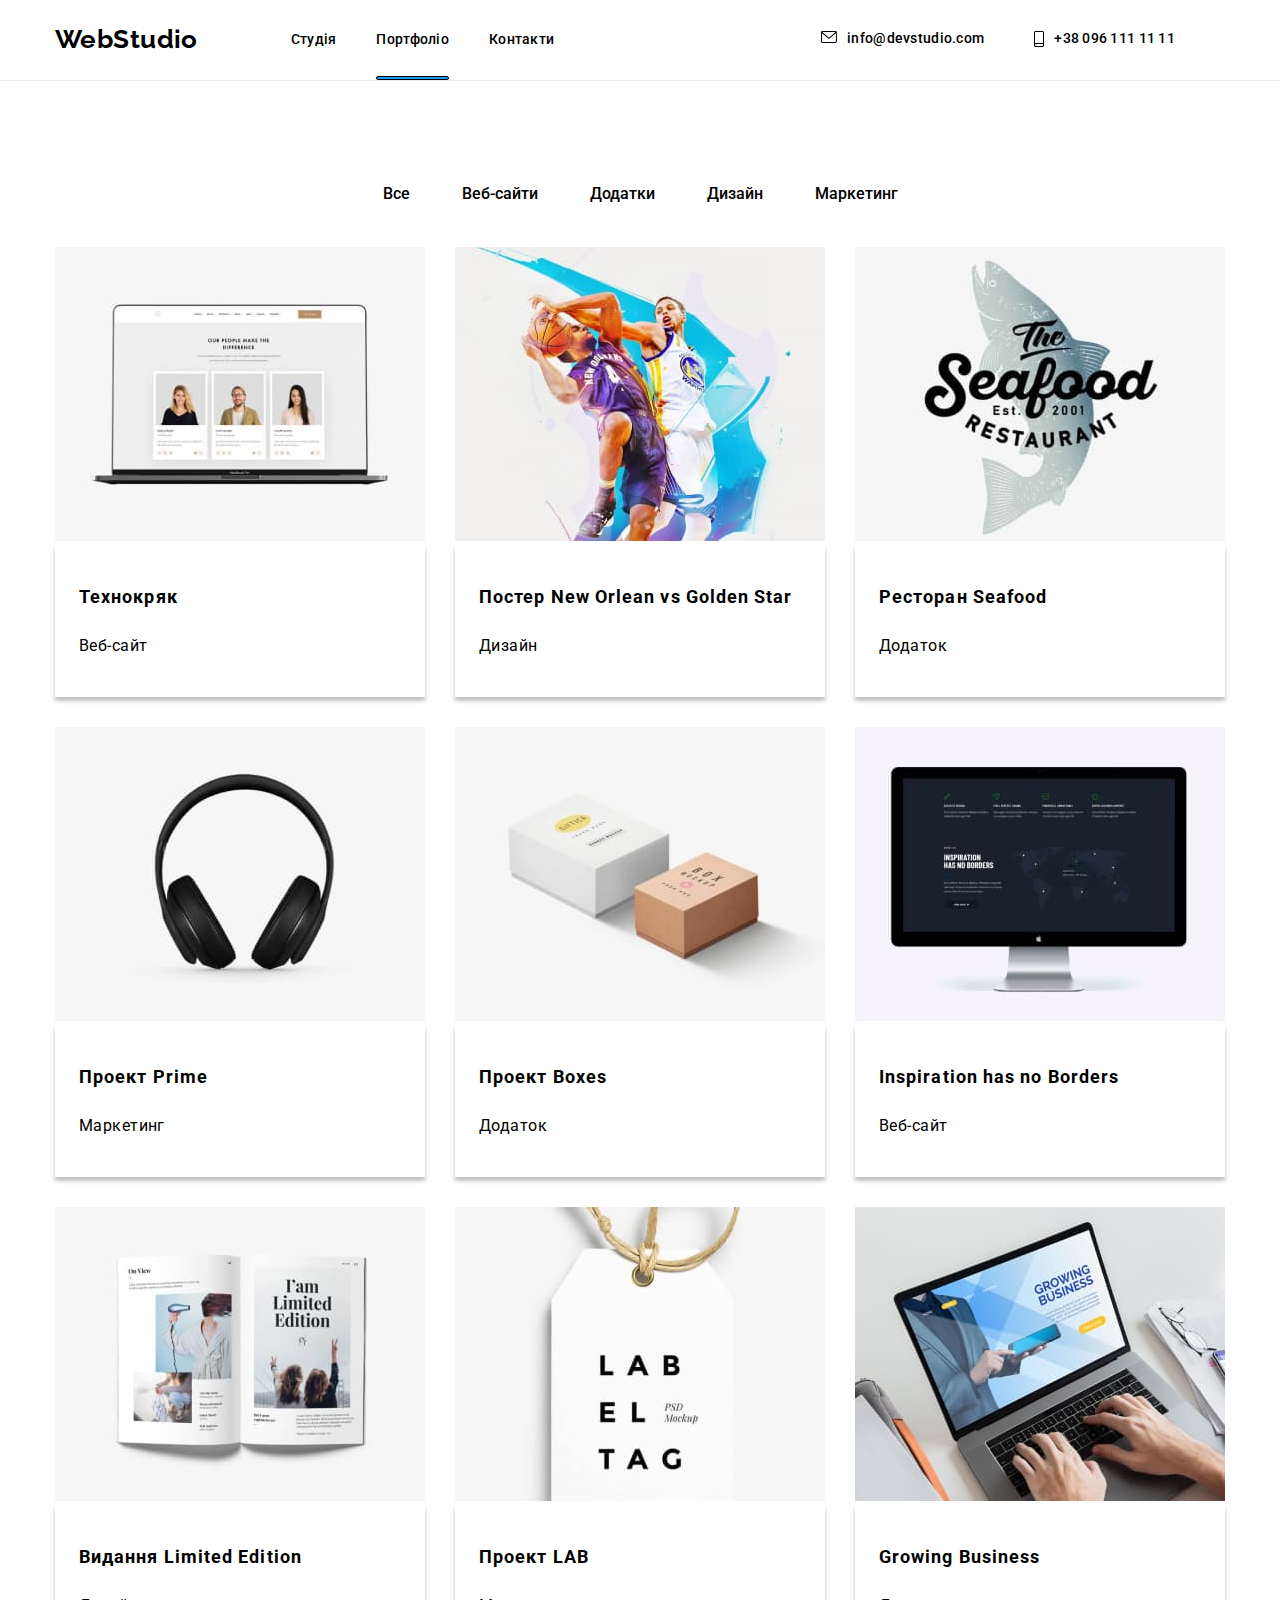
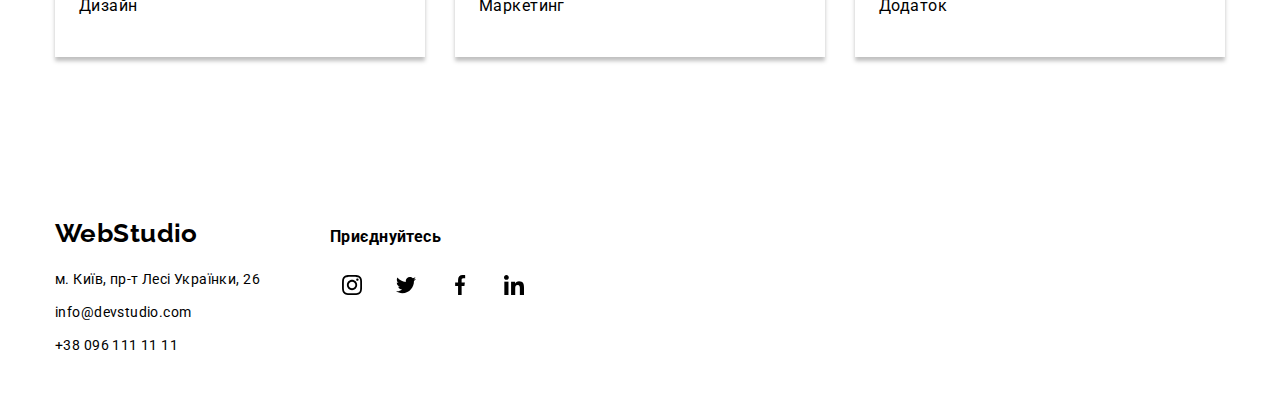
==== portfolio.html @ 2a827b61 "commit-1" ====
<!DOCTYPE html>
<html lang="uk">
  <head>
    <meta charset="UTF-8" />
    <meta http-equiv="X-UA-Compatible" content="IE=edge" />
    <meta name="viewport" content="width=device-width, initial-scale=1.0" />
    <title>Document</title>
    <link rel="preconnect" href="https://fonts.googleapis.com" />
    <link rel="preconnect" href="https://fonts.gstatic.com" crossorigin />
    <link
      href="https://fonts.googleapis.com/css2?family=Raleway:wght@700&family=Roboto:wght@400;500;700;900&display=swap"
      rel="stylesheet"
    />
    <link
      rel="stylesheet"
      href="https://cdnjs.cloudflare.com/ajax/libs/modern-normalize/1.0.0/modern-normalize.min.css"
    />
    <link rel="stylesheet" href="./css/styles.css" />
  </head>

  <body>
    <header class="section header">
      <div class="container header-container">
        <nav class="navigation">
          <a href="index.html" class="logo header link"
            ><span class="logo-accent">Web</span>Studio</a
          >

          <ul class="site-nav list">
            <li class="site-nav-item">
              <a href="index.html" class="link">Студія</a>
            </li>
            <li class="site-nav-item current">
              <a href="./portfolio.html" class="link current">Портфоліо</a>
            </li>
            <li class="site-nav-item"><a href="" class="link">Контакти</a></li>
          </ul>
        </nav>

        <ul class="contact-nav list">
          <li class="contact-nav-item">
            <a class="contact-nav-link link" href="mailto:info@devstudio.com">
              <svg class="contact-nav-icon" width="16" height="12">
                <use href="./images/sprite .svg#icon-envelope"></use></svg
              >info@devstudio.com</a
            >
          </li>
          <li class="contact-nav-item">
            <a class="contact-nav-link link" href="tel:380961111111">
              <svg class="contact-nav-icon" width="10" height="16">
                <use href="./images/sprite .svg#icon-smartphone"></use></svg
              >+38 096 111 11 11</a
            >
          </li>
        </ul>
      </div>
    </header>

    <main>
      <section class="section projects">
        <div class="container">
          <h1 class="visually-hidden">Проекти</h1>
          <ul class="button-list list">
            <li>
              <button type="button" class="button current">Все</button>
            </li>
            <li>
              <button type="button" class="button">Веб-сайти</button>
            </li>
            <li><button type="button" class="button">Додатки</button></li>
            <li><button type="button" class="button">Дизайн</button></li>
            <li><button type="button" class="button">Маркетинг</button></li>
          </ul>
          <ul class="projects-list list">
            <li class="projects-list-item">
              <div class="projects-thumb">
                <img src="./images/img_1.jpg" alt="Ноутбук" width="370" />
                <div class="projects-overlay">
                  <p class="projects-overlay-text">
                    Ресурс пропонує комплексні пропозиції з різним рівнем функціоналу та сервісів.
                    Все це дозволить відвідувачу отримати вичерпні відомості про компанію чи
                    приватну особу.
                  </p>
                </div>
              </div>
              <div class="projects-text-box">
                <h2 class="title">Технокряк</h2>
                <p class="text">Веб-сайт</p>
              </div>
            </li>
            <li class="projects-list-item">
              <div class="projects-thumb">
                <img src="./images/img_2.jpg" alt="Баскетболисты" width="370" />
                <div class="projects-overlay">
                  <p class="projects-overlay-text">
                    Ресурс пропонує комплексні пропозиції з різним рівнем функціоналу та сервісів.
                    Все це дозволить відвідувачу отримати вичерпні відомості про компанію чи
                    приватну особу.
                  </p>
                </div>
              </div>
              <div class="projects-text-box">
                <h2 class="title">Постер New Orlean vs Golden Star</h2>
                <p class="text">Дизайн</p>
              </div>
            </li>
            <li class="projects-list-item">
              <div class="projects-thumb">
                <img src="./images/img_3.jpg" alt="Ресторан" width="370" />
                <div class="projects-overlay">
                  <p class="projects-overlay-text">
                    Ресурс пропонує комплексні пропозиції з різним рівнем функціоналу та сервісів.
                    Все це дозволить відвідувачу отримати вичерпні відомості про компанію чи
                    приватну особу.
                  </p>
                </div>
              </div>
              <div class="projects-text-box">
                <h2 class="title">Ресторан Seafood</h2>
                <p class="text">Додаток</p>
              </div>
            </li>
            <li class="projects-list-item">
              <div class="projects-thumb">
                <img src="images/img_4.jpg" alt="Наушники" width="370" />
                <div class="projects-overlay">
                  <p class="projects-overlay-text">
                    Ресурс пропонує комплексні пропозиції з різним рівнем функціоналу та сервісів.
                    Все це дозволить відвідувачу отримати вичерпні відомості про компанію чи
                    приватну особу.
                  </p>
                </div>
              </div>

              <div class="projects-text-box">
                <h2 class="title">Проект Prime</h2>
                <p class="text">Маркетинг</p>
              </div>
            </li>
            <li class="projects-list-item">
              <div class="projects-thumb">
                <img src="images/img_5.jpg" alt="Коробочки" width="370" />
                <div class="projects-overlay">
                  <p class="projects-overlay-text">
                    Ресурс пропонує комплексні пропозиції з різним рівнем функціоналу та сервісів.
                    Все це дозволить відвідувачу отримати вичерпні відомості про компанію чи
                    приватну особу.
                  </p>
                </div>
              </div>

              <div class="projects-text-box">
                <h2 class="title">Проект Boxes</h2>
                <p class="text">Додаток</p>
              </div>
            </li>
            <li class="projects-list-item">
              <div class="projects-thumb">
                <img src="images/img_6.jpg" alt="Монитор" width="370" />
                <div class="projects-overlay">
                  <p class="projects-overlay-text">
                    Ресурс пропонує комплексні пропозиції з різним рівнем функціоналу та сервісів.
                    Все це дозволить відвідувачу отримати вичерпні відомості про компанію чи
                    приватну особу.
                  </p>
                </div>
              </div>

              <div class="projects-text-box">
                <h2 class="title">Inspiration has no Borders</h2>
                <p class="text">Веб-сайт</p>
              </div>
            </li>
            <li class="projects-list-item">
              <div class="projects-thumb">
                <img src="images/img_7.jpg" alt="Журнал" width="370" />
                <div class="projects-overlay">
                  <p class="projects-overlay-text">
                    Ресурс пропонує комплексні пропозиції з різним рівнем функціоналу та сервісів.
                    Все це дозволить відвідувачу отримати вичерпні відомості про компанію чи
                    приватну особу.
                  </p>
                </div>
              </div>

              <div class="projects-text-box">
                <h2 class="title">Видання Limited Edition</h2>
                <p class="text">Дизайн</p>
              </div>
            </li>
            <li class="projects-list-item">
              <div class="projects-thumb">
                <img src="images/img_8.jpg" alt="Подвеска" width="370" />
                <div class="projects-overlay">
                  <p class="projects-overlay-text">
                    Ресурс пропонує комплексні пропозиції з різним рівнем функціоналу та сервісів.
                    Все це дозволить відвідувачу отримати вичерпні відомості про компанію чи
                    приватну особу.
                  </p>
                </div>
              </div>

              <div class="projects-text-box">
                <h2 class="title">Проект LAB</h2>
                <p class="text">Маркетинг</p>
              </div>
            </li>
            <li class="projects-list-item">
              <div class="projects-thumb">
                <img src="images/img_9.jpg" alt="Рабочий стол" width="370" />
                <div class="projects-overlay">
                  <p class="projects-overlay-text">
                    Ресурс пропонує комплексні пропозиції з різним рівнем функціоналу та сервісів.
                    Все це дозволить відвідувачу отримати вичерпні відомості про компанію чи
                    приватну особу.
                  </p>
                </div>
              </div>
              <div class="projects-text-box">
                <h2 class="title">Growing Business</h2>
                <p class="text">Додаток</p>
              </div>
            </li>
          </ul>
        </div>
      </section>
    </main>

    <footer class="section footer">
      <div class="container footer">
        <div class="footer-adress-wrapper">
          <a href="./index.html" class="logo footer link"
            ><span class="logo-accent">Web</span>Studio</a
          >

          <address class="adress">
            <ul class="adress-list list">
              <li class="adress-point-item">
                <a
                  href="https://bit.ly/3pXMvUd"
                  class="adress-point link"
                  target="_blank"
                  rel="noopener noreferrer"
                  >м. Київ, пр-т Лесі Українки, 26</a
                >
              </li>
              <li class="adress-mail-item">
                <a href="mailto:info@devstudio.com" class="adress-link link">info@devstudio.com</a>
              </li>
              <li class="adress-tel-item">
                <a href="tel:380961111111" class="adress-link link">+38 096 111 11 11</a>
              </li>
            </ul>
          </address>
        </div>
        <div class="footer-adress-wrapper">
          <h3 class="footer-social-title">Приєднуйтесь</h3>
          <ul class="footer-social-list list">
            <li class="social-list-item">
              <a href="" class="social-list-link footer">
                <svg class="social-list-icon footer">
                  <use href="./images/sprite .svg#icon-instagram"></use>
                </svg>
              </a>
            </li>
            <li class="social-list-item">
              <a href="" class="social-list-link footer">
                <svg class="social-list-icon footer">
                  <use href="./images/sprite .svg#icon-twitter"></use>
                </svg>
              </a>
            </li>
            <li class="social-list-item">
              <a href="" class="social-list-link footer">
                <svg class="social-list-icon footer">
                  <use href="./images/sprite .svg#icon-facebook"></use>
                </svg>
              </a>
            </li>
            <li class="social-list-item">
              <a href="" class="social-list-link footer">
                <svg class="social-list-icon footer">
                  <use href="./images/sprite .svg#icon-linkedin"></use>
                </svg>
              </a>
            </li>
          </ul>
        </div>
      </div>
    </footer>
  </body>
</html>
---- css/styles.css ----
/* =============Components============= */

body {
  color: var(--primary-text-color);
  background-color: var(--primary-white-color);
  font-family: Roboto, sans-serif;
  font-size: 14px;
  letter-spacing: 0.03em;
}

.container {
  width: 1200px;
  margin-left: auto;
  margin-right: auto;
  padding-left: 15px;
  padding-right: 15px;
}

.visually-hidden,
.agreement-checkbox {
  position: absolute;
  width: 1px;
  height: 1px;
  margin: -1px;
  border: 0;
  padding: 0;
  white-space: nowrap;
  clip-path: inset(100%);
  clip: rect(0 0 0 0);
  overflow: hidden;
}

.features,
.activity,
.projects {
  background-color: var(--primary-white-color);
}

.list {
  padding: 0;
  margin: 0;
  list-style: none;
}

.link {
  text-decoration: none;
}

/* =============/Components============= */

/*=============Header============= */
.section.header {
  border-bottom: 1px solid #ececec;
}

.header-container {
  padding-top: 24px;
  padding-bottom: 25px;

  display: flex;
  align-items: center;
  justify-content: space-between;
}

.navigation {
  display: flex;
  align-items: center;
}

.site-nav {
  display: flex;
}

.site-nav-item:not(:last-child) {
  margin-right: 40px;
}

.contact-nav {
  display: flex;
}

.contact-nav-link {
  margin-right: 50px;
}

.logo {
  font-family: Raleway, sans-serif;
  font-weight: 700;
  font-size: 26px;
  line-height: 1.19;
}

.logo.header {
  color: var(--secondary-black-color);
  margin-right: 93px;
}

.logo-accent {
  color: var(--accent-color);
}

.site-nav .link,
.contact-nav .link {
  color: var(--title-text-color);

  font-weight: 500;
  line-height: 1.14;
  letter-spacing: 0.02em;
}

.site-nav .link:hover,
.site-nav .link:focus,
.site-nav .link.current,
.contact-nav .link:hover,
.contact-nav .link:focus {
  color: var(--accent-color);
  transition: color var(--timing-function);
}

.contact-nav .link {
  color: var(--primary-text-color);
}

.contact-nav-link {
  display: flex;
  justify-content: center;
  text-align: center;
}

.contact-nav-icon {
  fill: var(--primary-text-color);

  margin-right: 10px;
}

.contact-nav-link:hover .contact-nav-icon {
  fill: var(--accent-color);
}

.site-nav-item {
  position: relative;
}

/* .site-nav-item.current {
}

.site-nav-item::after {
  content: '';

  position: absolute;
  left: 0;
  bottom: 0;

  display: block;
  width: 100%;
  height: 4px;
  border-radius: 2px;
  background-color: #2196f3; */

/* В головній навігації, за допомогою псевдоелемента ::after, зроблено підкреслення посилання поточної сторінки (на якій зараз знаходиться користувач). */

/*=============/Header============= */

/* =============Hero============= */

.hero {
  padding-bottom: 200px;
  padding-top: 200px;
  text-align: center;
  max-width: 1600px;
  margin: 0 auto;

  background-color: #c4c4c4;
  background-image: linear-gradient(rgba(47, 48, 58, 0.4), rgba(47, 48, 58, 0.4)),
    url('../images/hero/hero.jpg');
}

.hero-title {
  margin: 0 auto;
  margin-bottom: 30px;
  color: var(--primary-white-color);
  width: 700px;

  font-weight: 900;
  font-size: 44px;
  line-height: 1.36;
  text-align: center;
  letter-spacing: 0.06em;
  text-transform: uppercase;
}

/* =============/Hero============= */

/* =============Features============= */

.section.features {
  padding-top: 94px;
  padding-bottom: 94px;
}

.features-title {
  margin-bottom: 10px;
  color: var(--title-text-color);

  font-size: 14px;
  line-height: 1.14;
  text-transform: uppercase;
}

.features-text {
  line-height: 1.7;
}

.features-list {
  display: flex;
  justify-content: space-between;
  column-gap: 30px;
}

.features-item {
  display: flex;
  flex-direction: column;

  border-radius: 4px;
}

.features-wrapper {
  display: flex;
  width: 270px;
  height: 120px;
  background-color: #f5f4fa;
  justify-content: center;
  align-items: center;
  column-gap: 30px;
  margin-bottom: 30px;
}

.features-icon {
  width: 70px;
  height: 70px;
}

/* =============/Features============= */

/* =============Activity============= */

.section.activity {
  padding-bottom: 94px;
}

.activity-title,
.team-title {
  color: var(--title-text-color);

  font-size: 36px;
  line-height: 1.16;
  text-align: center;
}

.activity-title {
  margin-bottom: 50px;
}

.activity-list {
  width: calc((100% - 60px) / 3);
  display: flex;
  column-gap: 30px;
}

.activity-item {
  position: relative;
}

.activity-subtitle {
  position: absolute;
  bottom: 0;

  font-size: 14px;
  line-height: 1.14;
  text-align: center;
  text-transform: uppercase;

  color: #ffffff;
  background-color: rgba(47, 48, 58, 0.8);
  border: 1px solid #000000;
  text-shadow: 0px 4px 4px rgba(0, 0, 0, 0.25);
  box-shadow: 0px 4px 4px rgba(0, 0, 0, 0.25);

  padding: 27px 0;
  width: 100%;
}

/* =============/Activity============= */

/* =============Team============= */

.section.team {
  padding-bottom: 94px;
  padding-top: 94px;
}

.team {
  background-color: var(--primary-grey-color);
}

.team-title {
  margin-bottom: 50px;
}

.team-list {
  width: calc((100%-90px) / 4);
  display: flex;
  gap: 30px;
}

.team-item {
  border-radius: 0px 0px 4px 4px;
  box-shadow: 0px 1px 3px rgba(0, 0, 0, 0.12), 0px 1px 1px rgba(0, 0, 0, 0.14),
    0px 2px 1px rgba(0, 0, 0, 0.2);
}

.team-subtitle {
  margin-bottom: 10px;

  color: var(--title-text-color);

  font-weight: 500;
  font-size: 16px;
  line-height: 1.18;
  text-align: center;
}

.team-list .text {
  font-size: 16px;
  line-height: 1.18;
  text-align: center;

  margin-bottom: 16px;
}

.team-description {
  padding: 30px 10px;
  background-color: var(--primary-white-color);
}

.social-list {
  display: flex;
  justify-content: center;
  column-gap: 10px;
}

.social-list-link {
  display: flex;
  justify-content: center;
  align-items: center;
  width: 44px;
  height: 44px;
  border-radius: 50%;

  background-color: var(--primary-white-color);
}

.social-list-link:hover,
.social-list-link:focus {
  background-color: var(--accent-color);
  transition: background-color var(--timing-function);
}

.social-list-icon {
  width: 20px;
  height: 20px;
  fill: #afb1b8;
}

.social-list-link:hover .social-list-icon,
.social-list-link:focus .social-list-icon {
  fill: var(--primary-white-color);
}

/* =============/Team============= */

/* =============Clients============= */

.clients {
  padding-bottom: 47px;
  padding-top: 47px;
}

.clients-title {
  font-style: normal;
  font-weight: 700;
  font-size: 36px;
  line-height: 1.16;
  text-align: center;
  color: var(--title-text-color);

  margin-bottom: 50px;
}

.clients-list {
  display: flex;
  justify-content: space-between;
  align-items: center;
}

.clients-item {
  width: 170px;
  height: 92px;
}

.clients-item-link {
  display: flex;
  justify-content: center;
  align-items: center;
  border: 1px solid #afb1b8;
  border-radius: 4px;
  width: 100%;
  height: 100%;
  color: #afb1b8;
}

.clients-icon {
  display: block;
  fill: currentColor;
}

.clients-item-link:focus,
.clients-item-link:hover {
  border-color: var(--accent-color);
  border-radius: 4px;
  outline: transparent;
}

.clients-item-link:focus .clients-icon,
.clients-item-link:hover .clients-icon {
  fill: var(--accent-color);
}

/* =============/Clients============= */

/* =============Footer=============*/

.section.footer {
  padding: 60px 0;
  background-color: var(--primary-black-color);
}

.container.footer {
  display: flex;
  align-items: baseline;
}

.footer-adress-wrapper {
  margin-right: 70px;
}

.footer-title {
  max-width: 207px;
  font-size: 14px;
  color: var(--primary-white-color);
  font-weight: 700;
  line-height: 1.14;
  text-transform: uppercase;

  margin-bottom: 20px;
}

.footer-social-list {
  display: flex;
  justify-content: center;
  column-gap: 10px;
}

.social-list-icon.footer {
  fill: var(--primary-white-color);
}

.social-list-link.footer {
  background-color: rgba(255, 255, 255, 0.1);
}

.social-list-link:hover,
.social-list-link:focus {
  background-color: var(--accent-color);
  transition: background-color var(--timing-function);
}

.logo.footer {
  color: var(--primary-white-color);
}

.adress {
  margin-top: 20px;
  font-style: normal;
}

.adress-point-item {
  margin-bottom: 9px;
}

.adress-mail-item {
  margin-bottom: 9px;
}

.adress-point {
  color: var(--primary-white-color);

  line-height: 1.71;
}

.adress .adress-link {
  color: var(--adress-color);

  font-style: normal;
  line-height: 1.71;
}

.adress-link:hover,
.adress-link:focus {
  color: var(--accent-color);
  transition: color var(--timing-function);
}

.site-nav .link:hover,
.site-nav .link:focus {
  color: var(--accent-color);
  transition: color var(--timing-function);
}

.site-nav .link.current {
  color: var(--accent-color);
  transition: color var(--timing-function);

  position: relative;
}

.site-nav .link.current::after {
  content: '';

  position: absolute;
  left: 0;
  bottom: -33px;

  display: block;
  width: 100%;
  height: 4px;
  border-radius: 2px;
  background-color: #2196f3;
  border: 1px solid #000000;
}

.contact-nav .link:hover,
.contact-nav .link:focus {
  color: var(--accent-color);
  transition: color var(--timing-function);
}

.footer-subscribe-wrapper {
  position: relative;
}

.footer-subcribe-input {
  padding-top: 10px;
  padding-bottom: 10px;
  padding-left: 16px;
  margin-right: 12px;

  border: 1px solid rgba(255, 255, 255, 0.3);
  border-radius: 4px;
  box-shadow: 0px 4px 4px 0px #00000026;
  background-color: #2f303a;
  width: 358px;
  height: 50px;

  transition: border-color var(--timing-function);
}
.footer-subcribe-input::placeholder {
  font-size: 16px;
  line-height: 1.25;
}

.footer-subcribe-input:focus {
  outline: transparent;
  border-color: var(--accent-color);
}

.footer-subcribe-icon {
  padding-left: 10px;
  position: absolute;
  top: 50%;
  right: 28px;
  transform: translateY(-50%);
}

button.primary.footer {
  padding-top: 10px;
  padding-bottom: 10px;
  padding-left: 28px;
  padding-right: 62px;
  width: 200px;
  height: 50px;
}

/* =============/Footer============= */

/*=============Buttons============= */

.button {
  padding: 6px 22px;
  min-width: 81px;
  min-height: 26px;
  border-radius: 4px;
  border: none;

  color: var(--title-text-color);
  background-color: var(--primary-grey-color);

  font-family: inherit;
  font-weight: 500;
  font-size: 16px;
  line-height: 1.62;
  text-align: center;

  cursor: pointer;
}

.button.primary {
  padding: 10px 32px;
  min-width: 152px;
  min-height: 30px;

  color: var(--primary-white-color);
  background-color: var(--accent-color);

  font-weight: 700;
  font-size: 16px;
  line-height: 1.88;
  align-items: center;
  text-align: center;
  letter-spacing: 0.06em;

  cursor: pointer;
}

.button.current {
  min-width: 29px;
  min-height: 26px;
  color: var(--primary-white-color);
  background-color: var(--accent-color);
}

.button-list .button:hover,
.button-list .button:focus {
  color: var(--primary-white-color);
  background-color: var(--accent-color);
  transition: background-color var(--timing-function);
  transition: color var(--timing-function);
}

.button.current:hover,
.button.current:focus {
  color: var(--primary-white-color);
  background-color: var(--accent-color);
  transition: background-color var(--timing-function);
  transition: color var(--timing-function);
}

/*=============/Buttons============= */

/* =============Portfolio============= */

.section.projects {
  padding-bottom: 94px;
  padding-top: 94px;
}

.button-list {
  display: flex;
  justify-content: center;
  column-gap: 8px;

  padding-bottom: 34px;
}

.projects-list {
  display: flex;
  flex-wrap: wrap;
  gap: 30px;
}

.projects-list-item:hover {
  box-shadow: 0px 4px 4px rgba(0, 0, 0, 0.25);
}

.projects-overlay-text {
  justify-content: center;
  text-align: center;
  font-size: 18px;
  line-height: 1.5;
  color: var(--primary-white-color);
}

.projects-thumb {
  position: relative;
  overflow: hidden;
}

.projects-overlay {
  position: absolute;
  top: 0;
  bottom: 0;
  left: 0;
  background-color: rgba(33, 150, 243, 0.9);
  padding: 63px 24px;
  opacity: 0;

  transform: translateY(100%);
  transition: transform var(--timing-function);
}

.projects-list-item:hover .projects-overlay {
  transform: translateY(0%);
  opacity: 1;
}

.projects .projects-list .title {
  color: var(--title-text-color);

  font-size: 18px;
  line-height: 2;
  letter-spacing: 0.06em;
}

.projects-list .text {
  font-size: 16px;
  line-height: 1.88;
}

.projects-text-box {
  border-left: 1px solid var(--border-content-color);
  border-right: 1px solid var(--border-content-color);
  border-bottom: 1px solid var(--border-content-color);
  box-shadow: 0px 4px 4px rgba(0, 0, 0, 0.25);

  padding: 20px 24px;
}

/* =============/Portfolio============ */

/* =============Modal Window============ */

.backdrop {
  position: fixed;
  top: 0;
  bottom: 0;
  z-index: 100;
  width: 100%;
  height: 100%;
  background-color: rgba(0, 0, 0, 0.2);
  transition: opacity 500ms linear, visibility 500ms linear;
}

.backdrop.is-hidden {
  opacity: 0;
  visibility: hidden;
  pointer-events: none;
}

.modal {
  position: absolute;
  top: 50%;
  left: 50%;
  width: 528px;
  height: 581px;
  padding: 40px;

  transform: translate(-50%, -50%);
  background-color: var(--primary-white-color);
  box-shadow: 0px 1px 3px rgba(0, 0, 0, 0.12), 0px 1px 1px rgba(0, 0, 0, 0.14),
    0px 2px 1px rgba(0, 0, 0, 0.2);
  border-radius: 4px;
  border: 1px solid rgba(0, 0, 0, 0.1);
}

.modal-close-btn {
  position: absolute;
  top: 8px;
  right: 8px;
  display: flex;
  justify-content: center;
  align-items: center;
  background-color: #ffffff;
  width: 30px;
  height: 30px;
  border-radius: 50%;
  border: 1px solid rgba(0, 0, 0, 0.1);
  padding: 0;
}

.modal-close-btn-icon {
  vertical-align: middle;
}

.modal-close-btn:hover,
.modal-close-btn:focus {
  fill: var(--accent-color);
}

.modal-title {
  font-size: 20px;
  line-height: calc(23 / 20);
  text-align: center;
  color: var(--title-text-color);
}

.modal-form {
  margin: 12px 0 0;
}

.modal-form-item {
  margin: 10px 0 0;
}

.modal-form-item:first-child {
  margin-top: 0;
}

.modal-form-label {
  position: relative;
  display: block;
  font-size: 12px;
  line-height: calc(14 / 12);
  letter-spacing: 0.01em;
  color: var(--primary-text-color);
}

.modal-form-field-icon {
  position: absolute;
  top: 50%;
  left: 12px;
  transition: fill 250ms cubic-bezier(0.4, 0, 0.2, 1);
}

.modal-form-field {
  display: block;
  margin: 4px 0 0;
  width: 100%;
  padding: 11px 12px 11px 35px;
  border: 1px solid rgba(33, 33, 33, 0.2);
  border-radius: 4px;
  outline: none;
  transition: border-color 250ms cubic-bezier(0.4, 0, 0.2, 1);
}

.modal-form-field:focus {
  border-color: var(--accent-color);
}

.modal-form-field:focus + .modal-form-field-icon {
  fill: var(--accent-color);
}

.comment-field {
  padding: 12px 16px;
  height: 120px;
  resize: none;
}

.agreement-label {
  display: flex;
  align-items: center;
  justify-content: center;
  margin: 20px 0 0;
  line-height: calc(24 / 14);
  color: var(--primary-text-color);
}

.agreement-label-link {
  display: inline-block;
  margin: 0 0 0 5px;
  text-decoration-line: underline;
  color: var(--accent-color);
}

.checkbox-icon {
  position: relative;
  margin: 0 8px 0 0;
  width: 16px;
  height: 15px;
  background-color: transparent;
  border: 2px solid var(--title-text-color);
  border-radius: 2px;
  transition: background-color 250ms cubic-bezier(0.4, 0, 0.2, 1);
}

.checkbox-icon::before {
  content: ' ';
  position: absolute;
  width: 11px;
  height: 6px;
  border-left: 2px solid var(--primary-white-color);
  border-bottom: 2px solid var(--primary-white-color);
  top: 0%;
  left: 50%;
  transform: translate(-50%, 0%) rotate(-45deg);
  opacity: 0;
}

.agreement-checkbox:checked + .checkbox-icon {
  background-color: var(--accent-color);
  background-origin: border-box;
  border-color: var(--accent-color);
}

.agreement-checkbox:checked + .checkbox-icon::before {
  opacity: 1;
}

.modal-form-btn {
  display: block;
  margin: 30px auto 0;
  padding-left: 55px;
  padding-right: 55px;
  transition: box-shadow 250ms cubic-bezier(0.4, 0, 0.2, 1);
}

.submit-btn {
  padding: 10px 0;
  background-color: var(--accent-color);
  color: var(--primary-white-color);
  font-weight: 700;
  font-size: 16px;
  line-height: calc(30 / 16);
  letter-spacing: 0.06em;
  box-shadow: 0px 4px 4px rgba(0, 0, 0, 0.15);
  border-radius: 4px;
  width: 200px;
  border-color: transparent;
}

.modal-form-btn:hover,
.modal-form-btn:focus {
  box-shadow: 0px 1px 3px rgba(0, 0, 0, 0.12), 0px 1px 1px rgba(0, 0, 0, 0.14),
    0px 2px 1px rgba(0, 0, 0, 0.2);
}

/* =============/Modal Window============ */ ;
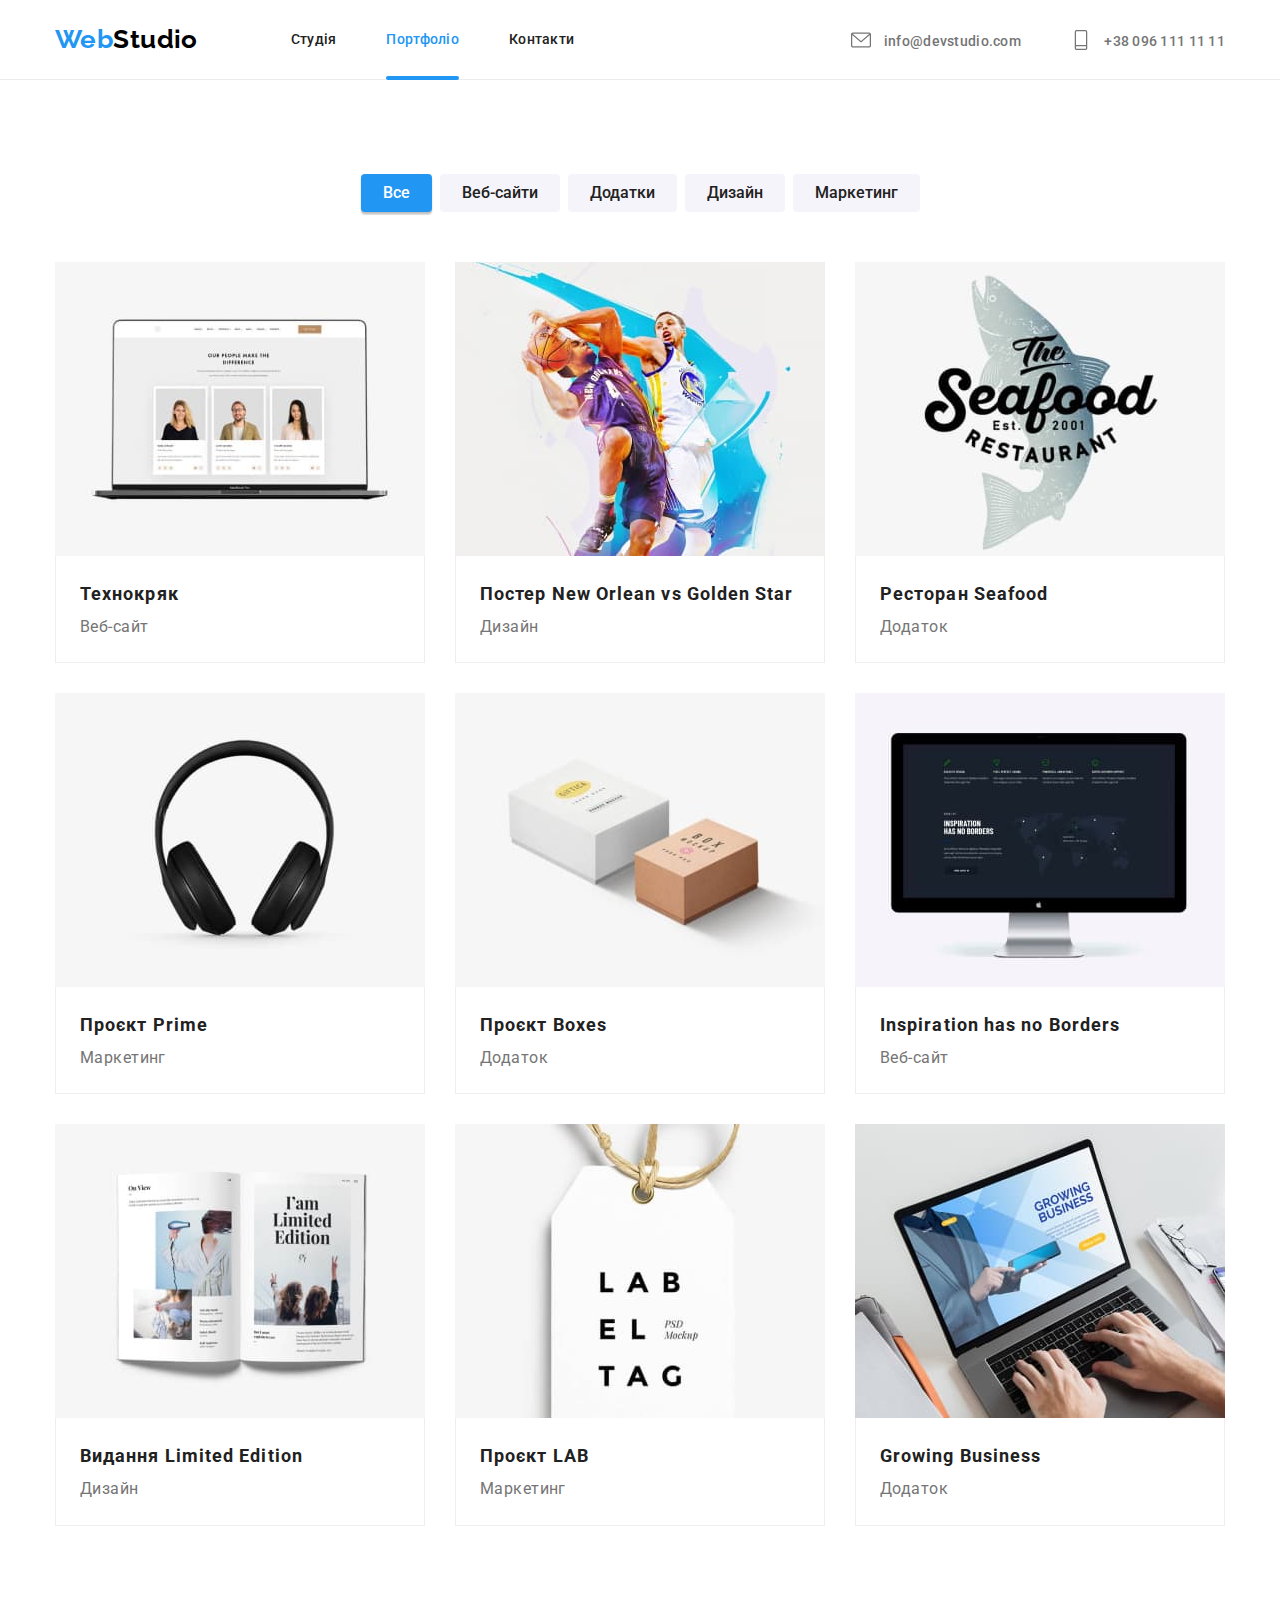
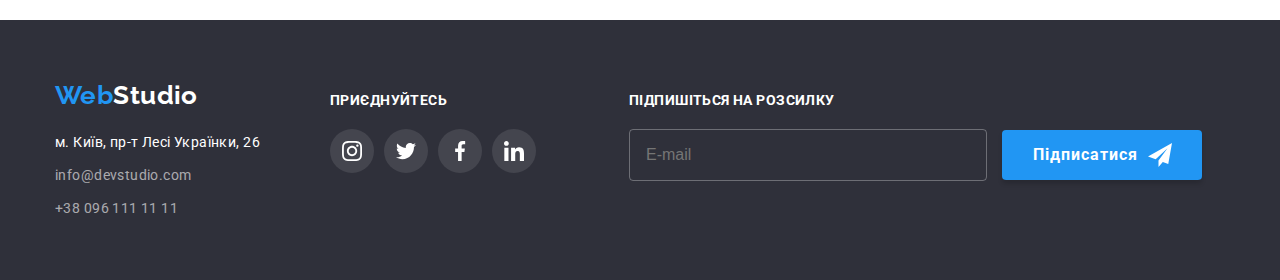
==== commit d973578b: "sass" ====
--- a/portfolio.html
+++ b/portfolio.html
@@ -4,287 +4,396 @@
     <meta charset="UTF-8" />
     <meta http-equiv="X-UA-Compatible" content="IE=edge" />
     <meta name="viewport" content="width=device-width, initial-scale=1.0" />
-    <title>Document</title>
-    <link rel="preconnect" href="https://fonts.googleapis.com" />
-    <link rel="preconnect" href="https://fonts.gstatic.com" crossorigin />
+    <title>Portfolio</title>
+    <link
+      rel="stylesheet"
+      href="https://cdnjs.cloudflare.com/ajax/libs/modern-normalize/1.1.0/modern-normalize.min.css"
+      integrity="sha512-wpPYUAdjBVSE4KJnH1VR1HeZfpl1ub8YT/NKx4PuQ5NmX2tKuGu6U/JRp5y+Y8XG2tV+wKQpNHVUX03MfMFn9Q=="
+      crossorigin="anonymous"
+      referrerpolicy="no-referrer"
+    />
     <link
       href="https://fonts.googleapis.com/css2?family=Raleway:wght@700&family=Roboto:wght@400;500;700;900&display=swap"
       rel="stylesheet"
     />
-    <link
-      rel="stylesheet"
-      href="https://cdnjs.cloudflare.com/ajax/libs/modern-normalize/1.0.0/modern-normalize.min.css"
-    />
-    <link rel="stylesheet" href="./css/styles.css" />
+    <link rel="stylesheet" href="./css/main.min.css" />
   </head>
 
-  <body>
-    <header class="section header">
-      <div class="container header-container">
-        <nav class="navigation">
-          <a href="index.html" class="logo header link"
-            ><span class="logo-accent">Web</span>Studio</a
-          >
-
-          <ul class="site-nav list">
-            <li class="site-nav-item">
-              <a href="index.html" class="link">Студія</a>
-            </li>
-            <li class="site-nav-item current">
-              <a href="./portfolio.html" class="link current">Портфоліо</a>
-            </li>
-            <li class="site-nav-item"><a href="" class="link">Контакти</a></li>
+  <body id="page">
+    <header class="header">
+      <div class="container header__row">
+        <nav class="header__nav">
+          <a class="logo" href="/">Web<span class="logo__dark">Studio</span></a>
+          <ul class="header__menu">
+            <li class="header__item">
+              <a class="header__link" href="index.html">Студія</a>
+            </li>
+            <li class="header__item">
+              <a class="header__link header__link--active-page" href="portfolio.html">Портфоліо</a>
+            </li>
+            <li class="header__item"><a class="header__link" href="#address">Контакти</a></li>
           </ul>
         </nav>
-
-        <ul class="contact-nav list">
-          <li class="contact-nav-item">
-            <a class="contact-nav-link link" href="mailto:info@devstudio.com">
-              <svg class="contact-nav-icon" width="16" height="12">
-                <use href="./images/sprite .svg#icon-envelope"></use></svg
-              >info@devstudio.com</a
+        <ul class="contacts">
+          <li class="contacts__item">
+            <a class="contacts__link" href="mailto:info@devstudio.com">
+              <svg class="contacts__icon" width="20" height="20">
+                <use href="./images/icons.svg#email"></use>
+              </svg>
+              info@devstudio.com</a
             >
           </li>
-          <li class="contact-nav-item">
-            <a class="contact-nav-link link" href="tel:380961111111">
-              <svg class="contact-nav-icon" width="10" height="16">
-                <use href="./images/sprite .svg#icon-smartphone"></use></svg
-              >+38 096 111 11 11</a
+          <li class="contacts__item">
+            <a class="contacts__link" href="tel:+380961111111">
+              <svg class="contacts__icon" width="20" height="20">
+                <use href="./images/icons.svg#phone"></use>
+              </svg>
+              +38 096 111 11 11</a
             >
           </li>
         </ul>
       </div>
     </header>
 
-    <main>
-      <section class="section projects">
+    <main class="main">
+      <section class="portfolio">
         <div class="container">
-          <h1 class="visually-hidden">Проекти</h1>
-          <ul class="button-list list">
-            <li>
-              <button type="button" class="button current">Все</button>
-            </li>
-            <li>
-              <button type="button" class="button">Веб-сайти</button>
-            </li>
-            <li><button type="button" class="button">Додатки</button></li>
-            <li><button type="button" class="button">Дизайн</button></li>
-            <li><button type="button" class="button">Маркетинг</button></li>
+          <h1 class="section-title">Портфоліо</h1>
+          <ul class="portfolio__buttons-list">
+            <li class="portfolio__item">
+              <button class="portfolio__btn portfolio__btn--active" type="button">Все</button>
+            </li>
+            <li class="portfolio__item">
+              <button class="portfolio__btn" type="button">Веб-сайти</button>
+            </li>
+            <li class="portfolio__item">
+              <button class="portfolio__btn" type="button">Додатки</button>
+            </li>
+            <li class="portfolio__item">
+              <button class="portfolio__btn" type="button">Дизайн</button>
+            </li>
+            <li class="portfolio__item">
+              <button class="portfolio__btn" type="button">Маркетинг</button>
+            </li>
           </ul>
-          <ul class="projects-list list">
-            <li class="projects-list-item">
-              <div class="projects-thumb">
-                <img src="./images/img_1.jpg" alt="Ноутбук" width="370" />
-                <div class="projects-overlay">
-                  <p class="projects-overlay-text">
-                    Ресурс пропонує комплексні пропозиції з різним рівнем функціоналу та сервісів.
-                    Все це дозволить відвідувачу отримати вичерпні відомості про компанію чи
-                    приватну особу.
-                  </p>
-                </div>
-              </div>
-              <div class="projects-text-box">
-                <h2 class="title">Технокряк</h2>
-                <p class="text">Веб-сайт</p>
-              </div>
-            </li>
-            <li class="projects-list-item">
-              <div class="projects-thumb">
-                <img src="./images/img_2.jpg" alt="Баскетболисты" width="370" />
-                <div class="projects-overlay">
-                  <p class="projects-overlay-text">
-                    Ресурс пропонує комплексні пропозиції з різним рівнем функціоналу та сервісів.
-                    Все це дозволить відвідувачу отримати вичерпні відомості про компанію чи
-                    приватну особу.
-                  </p>
-                </div>
-              </div>
-              <div class="projects-text-box">
-                <h2 class="title">Постер New Orlean vs Golden Star</h2>
-                <p class="text">Дизайн</p>
-              </div>
-            </li>
-            <li class="projects-list-item">
-              <div class="projects-thumb">
-                <img src="./images/img_3.jpg" alt="Ресторан" width="370" />
-                <div class="projects-overlay">
-                  <p class="projects-overlay-text">
-                    Ресурс пропонує комплексні пропозиції з різним рівнем функціоналу та сервісів.
-                    Все це дозволить відвідувачу отримати вичерпні відомості про компанію чи
-                    приватну особу.
-                  </p>
-                </div>
-              </div>
-              <div class="projects-text-box">
-                <h2 class="title">Ресторан Seafood</h2>
-                <p class="text">Додаток</p>
-              </div>
-            </li>
-            <li class="projects-list-item">
-              <div class="projects-thumb">
-                <img src="images/img_4.jpg" alt="Наушники" width="370" />
-                <div class="projects-overlay">
-                  <p class="projects-overlay-text">
-                    Ресурс пропонує комплексні пропозиції з різним рівнем функціоналу та сервісів.
-                    Все це дозволить відвідувачу отримати вичерпні відомості про компанію чи
-                    приватну особу.
-                  </p>
-                </div>
-              </div>
-
-              <div class="projects-text-box">
-                <h2 class="title">Проект Prime</h2>
-                <p class="text">Маркетинг</p>
-              </div>
-            </li>
-            <li class="projects-list-item">
-              <div class="projects-thumb">
-                <img src="images/img_5.jpg" alt="Коробочки" width="370" />
-                <div class="projects-overlay">
-                  <p class="projects-overlay-text">
-                    Ресурс пропонує комплексні пропозиції з різним рівнем функціоналу та сервісів.
-                    Все це дозволить відвідувачу отримати вичерпні відомості про компанію чи
-                    приватну особу.
-                  </p>
-                </div>
-              </div>
-
-              <div class="projects-text-box">
-                <h2 class="title">Проект Boxes</h2>
-                <p class="text">Додаток</p>
-              </div>
-            </li>
-            <li class="projects-list-item">
-              <div class="projects-thumb">
-                <img src="images/img_6.jpg" alt="Монитор" width="370" />
-                <div class="projects-overlay">
-                  <p class="projects-overlay-text">
-                    Ресурс пропонує комплексні пропозиції з різним рівнем функціоналу та сервісів.
-                    Все це дозволить відвідувачу отримати вичерпні відомості про компанію чи
-                    приватну особу.
-                  </p>
-                </div>
-              </div>
-
-              <div class="projects-text-box">
-                <h2 class="title">Inspiration has no Borders</h2>
-                <p class="text">Веб-сайт</p>
-              </div>
-            </li>
-            <li class="projects-list-item">
-              <div class="projects-thumb">
-                <img src="images/img_7.jpg" alt="Журнал" width="370" />
-                <div class="projects-overlay">
-                  <p class="projects-overlay-text">
-                    Ресурс пропонує комплексні пропозиції з різним рівнем функціоналу та сервісів.
-                    Все це дозволить відвідувачу отримати вичерпні відомості про компанію чи
-                    приватну особу.
-                  </p>
-                </div>
-              </div>
-
-              <div class="projects-text-box">
-                <h2 class="title">Видання Limited Edition</h2>
-                <p class="text">Дизайн</p>
-              </div>
-            </li>
-            <li class="projects-list-item">
-              <div class="projects-thumb">
-                <img src="images/img_8.jpg" alt="Подвеска" width="370" />
-                <div class="projects-overlay">
-                  <p class="projects-overlay-text">
-                    Ресурс пропонує комплексні пропозиції з різним рівнем функціоналу та сервісів.
-                    Все це дозволить відвідувачу отримати вичерпні відомості про компанію чи
-                    приватну особу.
-                  </p>
-                </div>
-              </div>
-
-              <div class="projects-text-box">
-                <h2 class="title">Проект LAB</h2>
-                <p class="text">Маркетинг</p>
-              </div>
-            </li>
-            <li class="projects-list-item">
-              <div class="projects-thumb">
-                <img src="images/img_9.jpg" alt="Рабочий стол" width="370" />
-                <div class="projects-overlay">
-                  <p class="projects-overlay-text">
-                    Ресурс пропонує комплексні пропозиції з різним рівнем функціоналу та сервісів.
-                    Все це дозволить відвідувачу отримати вичерпні відомості про компанію чи
-                    приватну особу.
-                  </p>
-                </div>
-              </div>
-              <div class="projects-text-box">
-                <h2 class="title">Growing Business</h2>
-                <p class="text">Додаток</p>
-              </div>
+          <ul class="portfolio__cards-list">
+            <li class="portfolio__card">
+              <a
+                class="portfolio__link"
+                href="#"
+                target="_blank"
+                rel="noopener noreferrer nofollow"
+              >
+                <div class="portfolio__thumb">
+                  <img src="./images/portfolio/technokryak.jpg" alt="img" width="370" />
+                  <div class="portfolio__overlay">
+                    <p class="portfolio__text">
+                      Ресурс пропонує комплексні пропозиції з різним рівнем функціоналу та сервісів.
+                      Все це дозволить відвідувачу отримати вичерпні відомості про компанію чи
+                      приватну особу.
+                    </p>
+                  </div>
+                </div>
+                <div class="portfolio__description">
+                  <h3 class="portfolio__title">Технокряк</h3>
+                  <p class="portfolio__subtitle">Веб-сайт</p>
+                </div>
+              </a>
+            </li>
+            <li class="portfolio__card">
+              <a
+                class="portfolio__link"
+                href="#"
+                target="_blank"
+                rel="noopener noreferrer nofollow"
+              >
+                <div class="portfolio__thumb">
+                  <img src="./images/portfolio/basketball.jpg" alt="img" width="370" />
+                  <div class="portfolio__overlay">
+                    <p class="portfolio__text">
+                      Ресурс пропонує комплексні пропозиції з різним рівнем функціоналу та сервісів.
+                      Все це дозволить відвідувачу отримати вичерпні відомості про компанію чи
+                      приватну особу.
+                    </p>
+                  </div>
+                </div>
+                <div class="portfolio__description">
+                  <h3 class="portfolio__title">Постер New Orlean vs Golden Star</h3>
+                  <p class="portfolio__subtitle">Дизайн</p>
+                </div>
+              </a>
+            </li>
+            <li class="portfolio__card">
+              <a
+                class="portfolio__link"
+                href="#"
+                target="_blank"
+                rel="noopener noreferrer nofollow"
+              >
+                <div class="portfolio__thumb">
+                  <img src="./images/portfolio/seafood.jpg" alt="img" width="370" />
+                  <div class="portfolio__overlay">
+                    <p class="portfolio__text">
+                      Ресурс пропонує комплексні пропозиції з різним рівнем функціоналу та сервісів.
+                      Все це дозволить відвідувачу отримати вичерпні відомості про компанію чи
+                      приватну особу.
+                    </p>
+                  </div>
+                </div>
+                <div class="portfolio__description">
+                  <h3 class="portfolio__title">Ресторан Seafood</h3>
+                  <p class="portfolio__subtitle">Додаток</p>
+                </div>
+              </a>
+            </li>
+            <li class="portfolio__card">
+              <a
+                class="portfolio__link"
+                href="#"
+                target="_blank"
+                rel="noopener noreferrer nofollow"
+              >
+                <div class="portfolio__thumb">
+                  <img src="./images/portfolio/prime.jpg" alt="img" width="370" />
+                  <div class="portfolio__overlay">
+                    <p class="portfolio__text">
+                      Ресурс пропонує комплексні пропозиції з різним рівнем функціоналу та сервісів.
+                      Все це дозволить відвідувачу отримати вичерпні відомості про компанію чи
+                      приватну особу.
+                    </p>
+                  </div>
+                </div>
+                <div class="portfolio__description">
+                  <h3 class="portfolio__title">Проєкт Prime</h3>
+                  <p class="portfolio__subtitle">Маркетинг</p>
+                </div>
+              </a>
+            </li>
+            <li class="portfolio__card">
+              <a
+                class="portfolio__link"
+                href="#"
+                target="_blank"
+                rel="noopener noreferrer nofollow"
+              >
+                <div class="portfolio__thumb">
+                  <img src="./images/portfolio/boxes.jpg" alt="img" width="370" />
+                  <div class="portfolio__overlay">
+                    <p class="portfolio__text">
+                      Ресурс пропонує комплексні пропозиції з різним рівнем функціоналу та сервісів.
+                      Все це дозволить відвідувачу отримати вичерпні відомості про компанію чи
+                      приватну особу.
+                    </p>
+                  </div>
+                </div>
+                <div class="portfolio__description">
+                  <h3 class="portfolio__title">Проєкт Boxes</h3>
+                  <p class="portfolio__subtitle">Додаток</p>
+                </div>
+              </a>
+            </li>
+            <li class="portfolio__card">
+              <a
+                class="portfolio__link"
+                href="#"
+                target="_blank"
+                rel="noopener noreferrer nofollow"
+              >
+                <div class="portfolio__thumb">
+                  <img src="./images/portfolio/screen.jpg" alt="img" width="370" />
+                  <div class="portfolio__overlay">
+                    <p class="portfolio__text">
+                      Ресурс пропонує комплексні пропозиції з різним рівнем функціоналу та сервісів.
+                      Все це дозволить відвідувачу отримати вичерпні відомості про компанію чи
+                      приватну особу.
+                    </p>
+                  </div>
+                </div>
+                <div class="portfolio__description">
+                  <h3 class="portfolio__title">Inspiration has no Borders</h3>
+                  <p class="portfolio__subtitle">Веб-сайт</p>
+                </div>
+              </a>
+            </li>
+            <li class="portfolio__card">
+              <a
+                class="portfolio__link"
+                href="#"
+                target="_blank"
+                rel="noopener noreferrer nofollow"
+              >
+                <div class="portfolio__thumb">
+                  <img src="./images/portfolio/book.jpg" alt="img" width="370" />
+                  <div class="portfolio__overlay">
+                    <p class="portfolio__text">
+                      Ресурс пропонує комплексні пропозиції з різним рівнем функціоналу та сервісів.
+                      Все це дозволить відвідувачу отримати вичерпні відомості про компанію чи
+                      приватну особу.
+                    </p>
+                  </div>
+                </div>
+                <div class="portfolio__description">
+                  <h3 class="portfolio__title">Видання Limited Edition</h3>
+                  <p class="portfolio__subtitle">Дизайн</p>
+                </div>
+              </a>
+            </li>
+            <li class="portfolio__card">
+              <a
+                class="portfolio__link"
+                href="#"
+                target="_blank"
+                rel="noopener noreferrer nofollow"
+              >
+                <div class="portfolio__thumb">
+                  <img src="./images/portfolio/lab.jpg" alt="img" width="370" />
+                  <div class="portfolio__overlay">
+                    <p class="portfolio__text">
+                      Ресурс пропонує комплексні пропозиції з різним рівнем функціоналу та сервісів.
+                      Все це дозволить відвідувачу отримати вичерпні відомості про компанію чи
+                      приватну особу.
+                    </p>
+                  </div>
+                </div>
+                <div class="portfolio__description">
+                  <h3 class="portfolio__title">Проєкт LAB</h3>
+                  <p class="portfolio__subtitle">Маркетинг</p>
+                </div>
+              </a>
+            </li>
+            <li class="portfolio__card">
+              <a
+                class="portfolio__link"
+                href="#"
+                target="_blank"
+                rel="noopener noreferrer nofollow"
+              >
+                <div class="portfolio__thumb">
+                  <img src="./images/portfolio/laptop.jpg" alt="img" width="370" />
+                  <div class="portfolio__overlay">
+                    <p class="portfolio__text">
+                      Ресурс пропонує комплексні пропозиції з різним рівнем функціоналу та сервісів.
+                      Все це дозволить відвідувачу отримати вичерпні відомості про компанію чи
+                      приватну особу.
+                    </p>
+                  </div>
+                </div>
+                <div class="portfolio__description">
+                  <h3 class="portfolio__title">Growing Business</h3>
+                  <p class="portfolio__subtitle">Додаток</p>
+                </div>
+              </a>
             </li>
           </ul>
         </div>
       </section>
     </main>
-
-    <footer class="section footer">
-      <div class="container footer">
-        <div class="footer-adress-wrapper">
-          <a href="./index.html" class="logo footer link"
-            ><span class="logo-accent">Web</span>Studio</a
-          >
-
-          <address class="adress">
-            <ul class="adress-list list">
-              <li class="adress-point-item">
+    <footer class="footer">
+      <div class="container">
+        <div class="footer__content">
+          <div class="footer__info">
+            <a class="logo" href="/">Web<span class="logo__light">Studio</span></a>
+            <address class="address" id="address">
+              <ul class="address__list">
+                <li class="address__item">
+                  <a
+                    class="address__link"
+                    href="https://goo.gl/maps/7mdq3XpmU91wZmcYA"
+                    target="_blank"
+                    rel="noopener noreferrer nofollow"
+                    >м. Київ, пр-т Лесі Українки, 26</a
+                  >
+                </li>
+                <li class="address__item">
+                  <a class="address__link" href="mailto:info@devstudio.com">info@devstudio.com</a>
+                </li>
+                <li class="address__item">
+                  <a class="address__link" href="tel:+380961111111">+38 096 111 11 11</a>
+                </li>
+              </ul>
+            </address>
+          </div>
+          <div class="join-us">
+            <h2 class="subtitle-light">Приєднуйтесь</h2>
+            <ul class="social-icons join-us__social-icons">
+              <li class="social-icons__item">
                 <a
-                  href="https://bit.ly/3pXMvUd"
-                  class="adress-point link"
+                  class="social-icons__link social-icons__link--join-us"
+                  href="#"
                   target="_blank"
-                  rel="noopener noreferrer"
-                  >м. Київ, пр-т Лесі Українки, 26</a
+                  rel="noopener noreferrer nofollow"
                 >
+                  <svg
+                    class="social-icons__icon social-icons__icon--join-us"
+                    width="20"
+                    height="20"
+                  >
+                    <use href="./images/icons.svg#instagram"></use>
+                  </svg>
+                </a>
               </li>
-              <li class="adress-mail-item">
-                <a href="mailto:info@devstudio.com" class="adress-link link">info@devstudio.com</a>
+              <li class="social-icons__item">
+                <a
+                  class="social-icons__link social-icons__link--join-us"
+                  href="#"
+                  target="_blank"
+                  rel="noopener noreferrer nofollow"
+                >
+                  <svg
+                    class="social-icons__icon social-icons__icon--join-us"
+                    width="20"
+                    height="20"
+                  >
+                    <use href="./images/icons.svg#twitter"></use>
+                  </svg>
+                </a>
               </li>
-              <li class="adress-tel-item">
-                <a href="tel:380961111111" class="adress-link link">+38 096 111 11 11</a>
+              <li class="social-icons__item">
+                <a
+                  class="social-icons__link social-icons__link--join-us"
+                  href="#"
+                  target="_blank"
+                  rel="noopener noreferrer nofollow"
+                >
+                  <svg
+                    class="social-icons__icon social-icons__icon--join-us"
+                    width="20"
+                    height="20"
+                  >
+                    <use href="./images/icons.svg#facebook"></use>
+                  </svg>
+                </a>
+              </li>
+              <li class="social-icons__item">
+                <a
+                  class="social-icons__link social-icons__link--join-us"
+                  href="#"
+                  target="_blank"
+                  rel="noopener noreferrer nofollow"
+                >
+                  <svg
+                    class="social-icons__icon social-icons__icon--join-us"
+                    width="20"
+                    height="20"
+                  >
+                    <use href="./images/icons.svg#linkedin"></use>
+                  </svg>
+                </a>
               </li>
             </ul>
-          </address>
-        </div>
-        <div class="footer-adress-wrapper">
-          <h3 class="footer-social-title">Приєднуйтесь</h3>
-          <ul class="footer-social-list list">
-            <li class="social-list-item">
-              <a href="" class="social-list-link footer">
-                <svg class="social-list-icon footer">
-                  <use href="./images/sprite .svg#icon-instagram"></use>
+          </div>
+          <div class="subscribe">
+            <h2 class="subtitle-light">Підпишіться на розсилку</h2>
+            <form class="subscribe__form" name="subscribe-form">
+              <input class="subscribe__input" type="email" name="email" placeholder="E-mail" />
+              <button class="button subscribe__button" type="submit">
+                Підписатися
+                <svg class="subscribe__icon" height="24" width="24">
+                  <use href="./images/icons.svg#icon-send"></use>
                 </svg>
-              </a>
-            </li>
-            <li class="social-list-item">
-              <a href="" class="social-list-link footer">
-                <svg class="social-list-icon footer">
-                  <use href="./images/sprite .svg#icon-twitter"></use>
-                </svg>
-              </a>
-            </li>
-            <li class="social-list-item">
-              <a href="" class="social-list-link footer">
-                <svg class="social-list-icon footer">
-                  <use href="./images/sprite .svg#icon-facebook"></use>
-                </svg>
-              </a>
-            </li>
-            <li class="social-list-item">
-              <a href="" class="social-list-link footer">
-                <svg class="social-list-icon footer">
-                  <use href="./images/sprite .svg#icon-linkedin"></use>
-                </svg>
-              </a>
-            </li>
-          </ul>
+              </button>
+            </form>
+          </div>
         </div>
       </div>
     </footer>
--- a/css/main.min.css
+++ b/css/main.min.css
@@ -0,0 +1 @@
+*{padding:0;margin:0;border:0}*,*::before,*::after{box-sizing:border-box}ul,ol{list-style:none}img{display:block;-o-object-fit:cover;object-fit:cover;-o-object-position:center;object-position:center;max-width:100%}button{font-family:inherit;cursor:pointer;border:none;background-color:rgba(0,0,0,0)}a{color:currentColor;text-decoration:none}address{font-style:normal}.portfolio .section-title,.our-values .section-title,.form__checkbox{position:absolute;width:1px;height:1px;margin:-1px;border:0;padding:0;white-space:nowrap;-webkit-clip-path:inset(100%);clip-path:inset(100%);clip:rect(0 0 0 0);overflow:hidden}.portfolio,.customers,.team,.work,.our-values{padding:94px 0}.logo{font-family:"Raleway",sans-serif;font-weight:700;font-size:26px;line-height:1.2;color:#2196f3}body{font-family:"Roboto",sans-serif;font-size:14px;color:#757575;background-color:var(--white);letter-spacing:.03em;-webkit-user-select:none;-moz-user-select:none;-ms-user-select:none;user-select:none}.no-scroll{overflow:hidden}.main{padding-top:80px}.container{max-width:1200px;width:100%;margin:0 auto;padding:0 15px}.button{min-width:200px;padding:10px 0;margin:30px 0 0;background-color:#2196f3;box-shadow:0px 4px 4px rgba(0,0,0,.1490196078);border-radius:4px;color:#fff;font-weight:700;font-size:16px;line-height:1.9;letter-spacing:.06em;transition:box-shadow 250ms cubic-bezier(0.4, 0, 0.2, 1)}.button:hover,.button:focus{box-shadow:0px 4px 4px rgba(0,0,0,.1490196078),inset 1px 1px 15px #fff,inset -1px -1px 15px #fff}.section-title{font-size:36px;line-height:1.2;color:#212121}.social-icons{display:flex;gap:10px}.social-icons__item{width:44px;height:44px}.social-icons__link{display:flex;justify-content:center;align-items:center;width:100%;height:100%;border-radius:50%;transition:background-color 250ms cubic-bezier(0.4, 0, 0.2, 1)}.social-icons__link:hover,.social-icons__link:focus{background-color:#2196f3}.subtitle-light{line-height:1.2;color:#fff;text-transform:uppercase;font-size:14px}.header{position:fixed;top:0;left:0;padding:24px 0;width:100%;z-index:10;background-color:#fff;border-bottom:1px solid #ececec}.header__row{display:flex;justify-content:space-between}.header__nav{display:flex}.header__nav .header__menu{display:flex;align-items:center;-moz-column-gap:50px;column-gap:50px;margin:0 0 0 93px}.header__nav .header__menu .header__link{display:block;color:#212121;font-weight:500;line-height:1.1;letter-spacing:.02em;transition:color 250ms cubic-bezier(0.4, 0, 0.2, 1)}.header__nav .header__menu .header__link:hover,.header__nav .header__menu .header__link:focus{color:#2196f3}.header__nav .header__menu .header__link--active-page{position:relative;color:#2196f3}.header__nav .header__menu .header__link--active-page::after{content:"";position:absolute;left:0;bottom:-33px;width:100%;height:4px;background-color:#2196f3;border-radius:2px}.contacts{display:flex;align-items:center;-moz-column-gap:50px;column-gap:50px}.contacts__link{font-weight:500;line-height:1.1;letter-spacing:.02em;color:inherit;transition:color 250ms cubic-bezier(0.4, 0, 0.2, 1)}.contacts__link:hover,.contacts__link:focus{color:#2196f3}.contacts__icon{fill:currentColor;margin-right:10px;vertical-align:bottom}.logo__dark{color:#000}.logo__light{color:#fff}.banner{max-width:1600px;padding:200px 0;margin:0 auto;text-align:center;background-color:#f5f4fa;background-image:linear-gradient(to right, rgba(47, 48, 58, 0.4), rgba(47, 48, 58, 0.4)),url("../images/banner.jpg");background-repeat:no-repeat;background-position:center;background-size:cover}.banner__title{width:696px;margin:0 auto;color:#fff;font-weight:900;font-size:44px;line-height:1.3;letter-spacing:.06em;text-transform:uppercase}.backdrop{position:fixed;top:0;left:0;width:100%;height:100%;z-index:20;background-color:rgba(0,0,0,.2);opacity:1;visibility:visible;transition:opacity 250ms cubic-bezier(0.4, 0, 0.2, 1),visibility 250ms cubic-bezier(0.4, 0, 0.2, 1)}.backdrop.is-hidden{pointer-events:none;opacity:0;visibility:hidden}.backdrop.is-hidden .modal{transform:translate(-50%, -50%) scale(1.2)}.modal{position:absolute;top:50%;left:50%;transform:translate(-50%, -50%) scale(1);width:528px;padding:40px;text-align:left;background-color:#fff;box-shadow:0px 1px 3px rgba(0,0,0,.12),0px 1px 1px rgba(0,0,0,.14),0px 2px 1px rgba(0,0,0,.2);border-radius:4px;transition:transform 250ms cubic-bezier(0.4, 0, 0.2, 1)}.backdrop-modal.is-hidden .modal{transform:translate(-50%, -50%) scale(1.2)}.modal__content{position:relative}.modal__close-btn{position:absolute;top:-32px;right:-32px;width:30px;height:30px;background-color:#fff;border:1px solid rgba(0,0,0,.1);border-radius:50%;cursor:pointer;transition:fill 250ms cubic-bezier(0.4, 0, 0.2, 1)}.modal__close-icon{vertical-align:middle}.modal__close-icon:hover,.modal__close-icon:focus{fill:#2196f3}.modal__title{font-size:20px;line-height:1.15;text-align:center;color:var(--title-color)}.form{margin:12px 0 0}.form__item{margin:10px 0 0}.form__item:first-child{margin-top:0}.form__label{position:relative;display:block;font-size:12px;line-height:1.1666666667;letter-spacing:.01em;color:#757575}.form__icon{position:absolute;top:50%;left:12px;transition:fill 250ms cubic-bezier(0.4, 0, 0.2, 1)}.form__field:focus+.form__icon{fill:#2196f3}.form__field{display:block;margin:4px 0 0;width:100%;padding:11px 12px 11px 35px;border:1px solid rgba(33,33,33,.2);border-radius:4px;outline:rgba(0,0,0,0);font-family:inherit;transition:border-color 250ms cubic-bezier(0.4, 0, 0.2, 1)}.form__field:focus{border-color:#2196f3}.form__field--comment{padding:12px 16px;height:120px;resize:none}.form__agreement{display:flex;align-items:center;justify-content:center;margin:20px 0 0;line-height:1.7142857143;color:#757575}.form__link{display:inline-block;margin:0 0 0 5px;-webkit-text-decoration-line:underline;text-decoration-line:underline;color:#2196f3}.form__checkbox-icon{position:relative;margin:0 8px 0 0;width:16px;height:15px;background-color:rgba(0,0,0,0);border:2px solid #212121;border-radius:2px;transition:background-color 250ms cubic-bezier(0.4, 0, 0.2, 1)}.form__checkbox-icon::before{content:" ";position:absolute;top:0%;left:50%;transform:translate(-50%) rotate(-45deg);width:11px;height:6px;border-left:2px solid #fff;border-bottom:2px solid #fff;opacity:0}.form__checkbox:checked+.form__checkbox-icon{background-color:#2196f3;background-origin:border-box;border-color:#2196f3}.form__checkbox:checked+.form__checkbox-icon::before{opacity:1}.form .button--form{display:block;margin:30px auto 0}.form .button--form:hover,.form .button--form:focus{box-shadow:0px 6px 10px rgba(0,0,0,.3)}.our-values__list{display:flex;justify-content:space-between;-moz-column-gap:30px;column-gap:30px}.our-values__item{width:25%}.our-values__img{padding:25px 0;background-color:#f5f4fa;border-radius:4px;text-align:center}.our-values__content{margin:30px 0 0}.our-values__subtitle{font-weight:700;line-height:1.1;text-transform:uppercase;color:#212121}.our-values__text{line-height:1.7;margin:10px 0 0}.work{text-align:center;padding-top:0}.work__list{margin:50px 0 0;display:flex;-moz-column-gap:30px;column-gap:30px}.work__item{position:relative}.work__title{position:absolute;left:0;bottom:0;width:100%;padding:27px 0;background:rgba(47,48,58,.8);text-transform:uppercase;color:#fff;line-height:1.1}.team{background-color:#f5f4fa;text-align:center}.team__list{margin:50px 0 0;display:flex;-moz-column-gap:30px;column-gap:30px}.team__item{width:270px;box-shadow:0px 1px 3px rgba(0,0,0,.12),0px 1px 1px rgba(0,0,0,.14),0px 2px 1px rgba(0,0,0,.2);border-radius:0px 0px 4px 4px;background-color:#fff}.team__description{padding:30px 32px}.team__title{font-weight:500;font-size:16px;line-height:1.9;color:#212121}.team__text{margin:10px 0 0;font-size:16px;line-height:1.2}.team__social-icons{margin:16px 0 0}.team__icon{fill:#afb1b8;transition:fill 250ms cubic-bezier(0.4, 0, 0.2, 1)}.social-icons__link:hover .team__icon,.social-icons__link:focus .team__icon{fill:#fff}.customers{text-align:center}.customers__list{margin:50px 0 0;display:flex;gap:30px}.customers__item{border:1px solid #afb1b8;border-radius:4px;width:170px;height:92px;transition:border 250ms cubic-bezier(0.4, 0, 0.2, 1)}.customers__item:hover,.customers__item:focus{border:1px solid #2196f3}.customers__link{display:block;padding:16px 0}.customers__icon{fill:#afb1b8;transition:fill 250ms cubic-bezier(0.4, 0, 0.2, 1)}.customers__link:hover .customers__icon,.customers__link:focus .customers__icon{fill:#2196f3}.footer{background-color:#2f303a;padding:60px 0}.footer__content{display:flex}.address{margin:20px 0 0}.address__item{margin:9px 0 0}.address__item:first-child{margin-top:0}.address__link{line-height:1.7;color:rgba(255,255,255,.6);transition:color 250ms cubic-bezier(0.4, 0, 0.2, 1)}.address__link:hover,.address__link:focus{color:#2196f3}.address__item:first-child .address__link{color:#fff}.join-us{margin:0 0 0 70px;padding:12px 0 0}.join-us__social-icons{margin:20px 0 0}.join-us .social-icons__link--join-us{background-color:rgba(255,255,255,.1);transition:background-color 250ms cubic-bezier(0.4, 0, 0.2, 1)}.join-us .social-icons__link--join-us:hover,.join-us .social-icons__link--join-us:focus{background-color:#2196f3}.join-us .social-icons__icon--join-us{fill:#fff}.subscribe{margin:0 0 0 93px;padding:12px 0 0}.subscribe__form{margin:20px 0 0}.subscribe__input{padding:15px 16px;width:358px;background-color:rgba(0,0,0,0);border:1px solid rgba(255,255,255,.3);border-radius:4px;font-size:16px;line-height:1.25;color:rgba(255,255,255,.6);transition:border-color 250ms cubic-bezier(0.4, 0, 0.2, 1)}.subscribe__input:focus{border-color:#2196f3}.subscribe__button{display:inline-flex;align-items:center;justify-content:center;margin:0 0 0 12px}.subscribe__icon{margin:0 0 0 10px}.portfolio__buttons-list{display:flex;justify-content:center;-moz-column-gap:8px;column-gap:8px}.portfolio__btn{padding:6px 22px;border-radius:4px;font-weight:500;font-size:16px;line-height:1.6;color:#212121;background-color:#f5f4fa;transition:background-color 250ms cubic-bezier(0.4, 0, 0.2, 1),box-shadow 250ms cubic-bezier(0.4, 0, 0.2, 1),color 250ms cubic-bezier(0.4, 0, 0.2, 1)}.portfolio__btn:hover,.portfolio__btn:focus{background-color:#2196f3;box-shadow:0px 3px 1px rgba(0,0,0,.1),0px 1px 2px rgba(0,0,0,.08),0px 2px 2px rgba(0,0,0,.12);color:#fff}.portfolio__btn--active{background-color:#2196f3;box-shadow:0px 3px 1px rgba(0,0,0,.1),0px 1px 2px rgba(0,0,0,.08),0px 2px 2px rgba(0,0,0,.12);color:#fff}.portfolio__cards-list{margin:50px 0 0;display:flex;flex-wrap:wrap;gap:30px}.portfolio__card{width:370px;background:#fff}.portfolio__link{display:block;transition:box-shadow 250ms cubic-bezier(0.4, 0, 0.2, 1)}.portfolio__link:hover,.portfolio__link:focus{box-shadow:0px 1px 1px rgba(0,0,0,.12),0px 4px 4px rgba(0,0,0,.06),1px 4px 6px rgba(0,0,0,.16)}.portfolio__thumb{position:relative;overflow:hidden}.portfolio__overlay{position:absolute;top:0;bottom:0;left:0;padding:63px 24px;background-color:rgba(33,150,243,.9);transform:translateY(100%);transition:transform 250ms cubic-bezier(0.4, 0, 0.2, 1)}.portfolio__link:hover .portfolio__overlay,.portfolio__link:focus .portfolio__overlay{transform:translateY(0%)}.portfolio__text{font-size:18px;line-height:1.5;color:#fff}.portfolio__description{border:1px solid #eee;border-top:none;padding:20px 24px}.portfolio__title{font-size:18px;line-height:2;letter-spacing:.06em;color:#212121}.portfolio__subtitle{font-size:16px;line-height:1.9}/*# sourceMappingURL=main.min.css.map */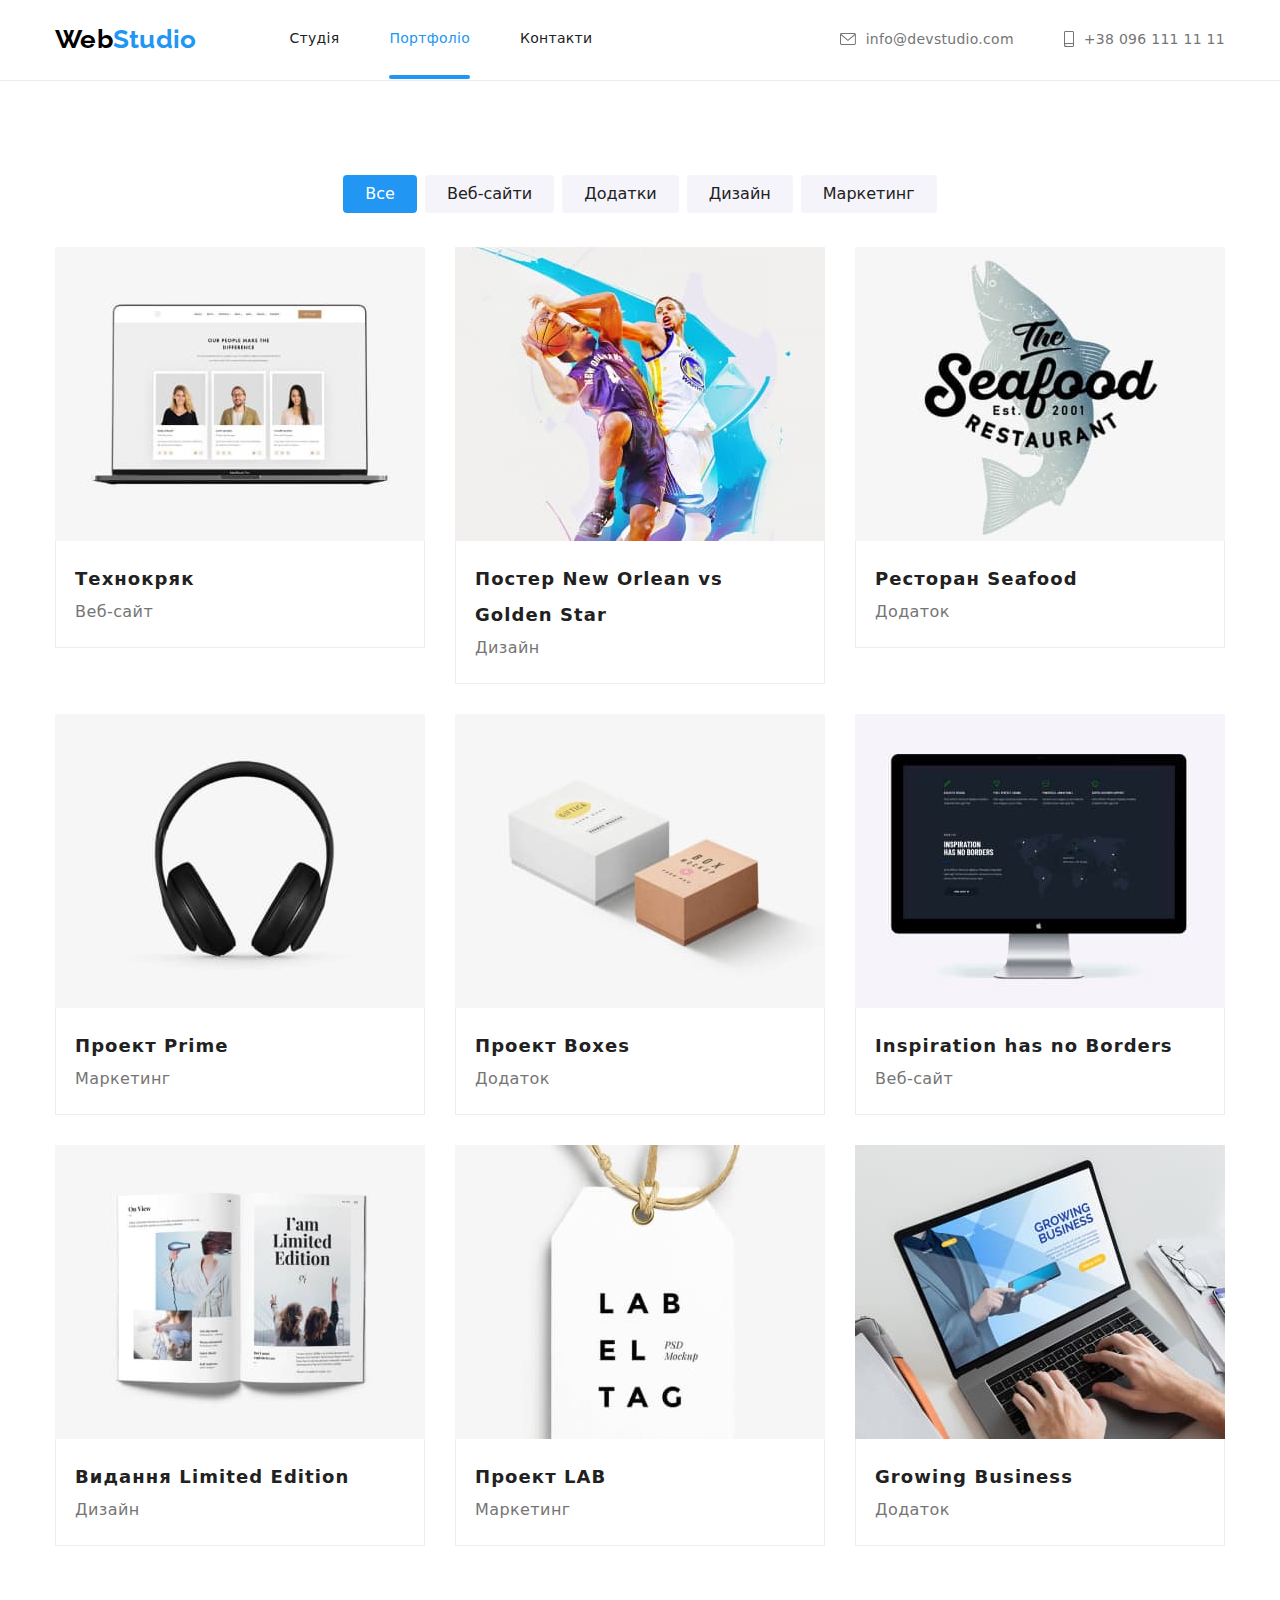
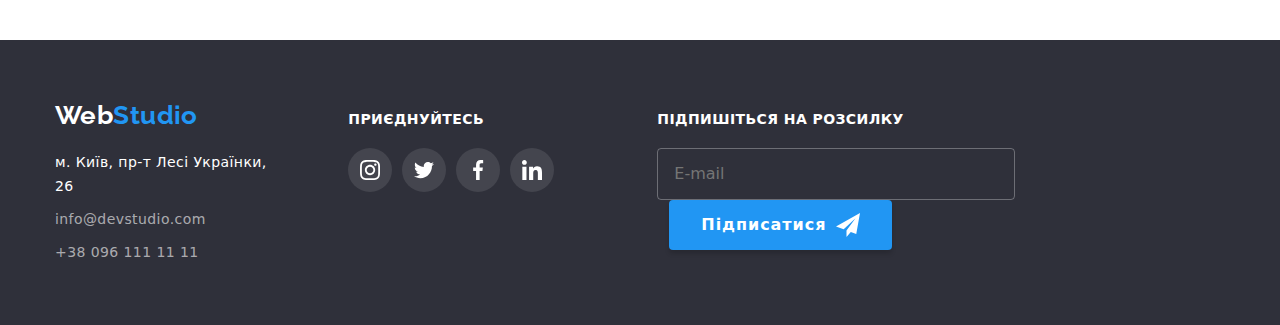
==== commit ec963f49: "BEM" ====
--- a/portfolio.html
+++ b/portfolio.html
@@ -5,48 +5,53 @@
     <meta http-equiv="X-UA-Compatible" content="IE=edge" />
     <meta name="viewport" content="width=device-width, initial-scale=1.0" />
     <title>Portfolio</title>
-    <link
-      rel="stylesheet"
-      href="https://cdnjs.cloudflare.com/ajax/libs/modern-normalize/1.1.0/modern-normalize.min.css"
-      integrity="sha512-wpPYUAdjBVSE4KJnH1VR1HeZfpl1ub8YT/NKx4PuQ5NmX2tKuGu6U/JRp5y+Y8XG2tV+wKQpNHVUX03MfMFn9Q=="
-      crossorigin="anonymous"
-      referrerpolicy="no-referrer"
-    />
+    <link rel="preconnect" href="https://fonts.googleapis.com" />
+    <link rel="preconnect" href="https://fonts.gstatic.com" crossorigin />
     <link
       href="https://fonts.googleapis.com/css2?family=Raleway:wght@700&family=Roboto:wght@400;500;700;900&display=swap"
       rel="stylesheet"
     />
-    <link rel="stylesheet" href="./css/main.min.css" />
+    <link
+      rel="stylesheet"
+      href="https://cdnjs.cloudflare.com/ajax/libs/modern-normalize/1.0.0/modern-normalize.min.css"
+    />
+    <link rel="stylesheet" href="./css/styles.css" />
+    <link
+      rel="stylesheet"
+      href="https://cdnjs.cloudflare.com/ajax/libs/modern-normalize/1.1.0/modern-normalize.min.css"
+    />
   </head>
 
-  <body id="page">
+  <body>
     <header class="header">
-      <div class="container header__row">
-        <nav class="header__nav">
-          <a class="logo" href="/">Web<span class="logo__dark">Studio</span></a>
-          <ul class="header__menu">
-            <li class="header__item">
-              <a class="header__link" href="index.html">Студія</a>
-            </li>
-            <li class="header__item">
-              <a class="header__link header__link--active-page" href="portfolio.html">Портфоліо</a>
-            </li>
-            <li class="header__item"><a class="header__link" href="#address">Контакти</a></li>
+      <div class="container header__container">
+        <nav class="main-nav">
+          <a href="index.html" class="logo link"> <span class="logo--dark">Web</span>Studio</a>
+          <ul class="main-nav__list list">
+            <li class="main-nav__item">
+              <a href="index.html" class="main-nav__link main-nav__link link">Студія</a>
+            </li>
+            <li class="main-nav__item">
+              <a href="./portfolio.html" class="main-nav__link--active link">Портфоліо</a>
+            </li>
+            <li class="main-nav__item">
+              <a href="#" class="main-nav__link link">Контакти</a>
+            </li>
           </ul>
         </nav>
-        <ul class="contacts">
+        <ul class="contacts list">
           <li class="contacts__item">
-            <a class="contacts__link" href="mailto:info@devstudio.com">
-              <svg class="contacts__icon" width="20" height="20">
-                <use href="./images/icons.svg#email"></use>
+            <a class="contacts__link link" href="mailto:info@devstudio.com"
+              ><svg class="contacts__icon" width="16" height="12">
+                <use href="./images/icons.svg#envelope"></use>
               </svg>
               info@devstudio.com</a
             >
           </li>
           <li class="contacts__item">
-            <a class="contacts__link" href="tel:+380961111111">
-              <svg class="contacts__icon" width="20" height="20">
-                <use href="./images/icons.svg#phone"></use>
+            <a class="contacts__link link" href="tel:380961111111">
+              <svg class="contacts__icon" width="10" height="16">
+                <use href="./images/icons.svg#smartphone"></use>
               </svg>
               +38 096 111 11 11</a
             >
@@ -56,231 +61,180 @@
     </header>
 
     <main class="main">
-      <section class="portfolio">
+      <section class="projects">
         <div class="container">
-          <h1 class="section-title">Портфоліо</h1>
-          <ul class="portfolio__buttons-list">
-            <li class="portfolio__item">
-              <button class="portfolio__btn portfolio__btn--active" type="button">Все</button>
-            </li>
-            <li class="portfolio__item">
-              <button class="portfolio__btn" type="button">Веб-сайти</button>
-            </li>
-            <li class="portfolio__item">
-              <button class="portfolio__btn" type="button">Додатки</button>
-            </li>
-            <li class="portfolio__item">
-              <button class="portfolio__btn" type="button">Дизайн</button>
-            </li>
-            <li class="portfolio__item">
-              <button class="portfolio__btn" type="button">Маркетинг</button>
-            </li>
+          <h1 class="visually-hidden">Проекти</h1>
+          <ul class="projects__button-list list">
+            <li>
+              <button type="button" class="button button--active">Все</button>
+            </li>
+            <li>
+              <button type="button" class="button">Веб-сайти</button>
+            </li>
+            <li><button type="button" class="button">Додатки</button></li>
+            <li><button type="button" class="button">Дизайн</button></li>
+            <li><button type="button" class="button">Маркетинг</button></li>
           </ul>
-          <ul class="portfolio__cards-list">
-            <li class="portfolio__card">
-              <a
-                class="portfolio__link"
-                href="#"
-                target="_blank"
-                rel="noopener noreferrer nofollow"
-              >
-                <div class="portfolio__thumb">
-                  <img src="./images/portfolio/technokryak.jpg" alt="img" width="370" />
-                  <div class="portfolio__overlay">
-                    <p class="portfolio__text">
-                      Ресурс пропонує комплексні пропозиції з різним рівнем функціоналу та сервісів.
-                      Все це дозволить відвідувачу отримати вичерпні відомості про компанію чи
-                      приватну особу.
-                    </p>
-                  </div>
-                </div>
-                <div class="portfolio__description">
-                  <h3 class="portfolio__title">Технокряк</h3>
-                  <p class="portfolio__subtitle">Веб-сайт</p>
-                </div>
-              </a>
-            </li>
-            <li class="portfolio__card">
-              <a
-                class="portfolio__link"
-                href="#"
-                target="_blank"
-                rel="noopener noreferrer nofollow"
-              >
-                <div class="portfolio__thumb">
-                  <img src="./images/portfolio/basketball.jpg" alt="img" width="370" />
-                  <div class="portfolio__overlay">
-                    <p class="portfolio__text">
-                      Ресурс пропонує комплексні пропозиції з різним рівнем функціоналу та сервісів.
-                      Все це дозволить відвідувачу отримати вичерпні відомості про компанію чи
-                      приватну особу.
-                    </p>
-                  </div>
-                </div>
-                <div class="portfolio__description">
-                  <h3 class="portfolio__title">Постер New Orlean vs Golden Star</h3>
-                  <p class="portfolio__subtitle">Дизайн</p>
-                </div>
-              </a>
-            </li>
-            <li class="portfolio__card">
-              <a
-                class="portfolio__link"
-                href="#"
-                target="_blank"
-                rel="noopener noreferrer nofollow"
-              >
-                <div class="portfolio__thumb">
-                  <img src="./images/portfolio/seafood.jpg" alt="img" width="370" />
-                  <div class="portfolio__overlay">
-                    <p class="portfolio__text">
-                      Ресурс пропонує комплексні пропозиції з різним рівнем функціоналу та сервісів.
-                      Все це дозволить відвідувачу отримати вичерпні відомості про компанію чи
-                      приватну особу.
-                    </p>
-                  </div>
-                </div>
-                <div class="portfolio__description">
-                  <h3 class="portfolio__title">Ресторан Seafood</h3>
-                  <p class="portfolio__subtitle">Додаток</p>
-                </div>
-              </a>
-            </li>
-            <li class="portfolio__card">
-              <a
-                class="portfolio__link"
-                href="#"
-                target="_blank"
-                rel="noopener noreferrer nofollow"
-              >
-                <div class="portfolio__thumb">
-                  <img src="./images/portfolio/prime.jpg" alt="img" width="370" />
-                  <div class="portfolio__overlay">
-                    <p class="portfolio__text">
-                      Ресурс пропонує комплексні пропозиції з різним рівнем функціоналу та сервісів.
-                      Все це дозволить відвідувачу отримати вичерпні відомості про компанію чи
-                      приватну особу.
-                    </p>
-                  </div>
-                </div>
-                <div class="portfolio__description">
-                  <h3 class="portfolio__title">Проєкт Prime</h3>
-                  <p class="portfolio__subtitle">Маркетинг</p>
-                </div>
-              </a>
-            </li>
-            <li class="portfolio__card">
-              <a
-                class="portfolio__link"
-                href="#"
-                target="_blank"
-                rel="noopener noreferrer nofollow"
-              >
-                <div class="portfolio__thumb">
-                  <img src="./images/portfolio/boxes.jpg" alt="img" width="370" />
-                  <div class="portfolio__overlay">
-                    <p class="portfolio__text">
-                      Ресурс пропонує комплексні пропозиції з різним рівнем функціоналу та сервісів.
-                      Все це дозволить відвідувачу отримати вичерпні відомості про компанію чи
-                      приватну особу.
-                    </p>
-                  </div>
-                </div>
-                <div class="portfolio__description">
-                  <h3 class="portfolio__title">Проєкт Boxes</h3>
-                  <p class="portfolio__subtitle">Додаток</p>
-                </div>
-              </a>
-            </li>
-            <li class="portfolio__card">
-              <a
-                class="portfolio__link"
-                href="#"
-                target="_blank"
-                rel="noopener noreferrer nofollow"
-              >
-                <div class="portfolio__thumb">
-                  <img src="./images/portfolio/screen.jpg" alt="img" width="370" />
-                  <div class="portfolio__overlay">
-                    <p class="portfolio__text">
-                      Ресурс пропонує комплексні пропозиції з різним рівнем функціоналу та сервісів.
-                      Все це дозволить відвідувачу отримати вичерпні відомості про компанію чи
-                      приватну особу.
-                    </p>
-                  </div>
-                </div>
-                <div class="portfolio__description">
-                  <h3 class="portfolio__title">Inspiration has no Borders</h3>
-                  <p class="portfolio__subtitle">Веб-сайт</p>
-                </div>
-              </a>
-            </li>
-            <li class="portfolio__card">
-              <a
-                class="portfolio__link"
-                href="#"
-                target="_blank"
-                rel="noopener noreferrer nofollow"
-              >
-                <div class="portfolio__thumb">
-                  <img src="./images/portfolio/book.jpg" alt="img" width="370" />
-                  <div class="portfolio__overlay">
-                    <p class="portfolio__text">
-                      Ресурс пропонує комплексні пропозиції з різним рівнем функціоналу та сервісів.
-                      Все це дозволить відвідувачу отримати вичерпні відомості про компанію чи
-                      приватну особу.
-                    </p>
-                  </div>
-                </div>
-                <div class="portfolio__description">
-                  <h3 class="portfolio__title">Видання Limited Edition</h3>
-                  <p class="portfolio__subtitle">Дизайн</p>
-                </div>
-              </a>
-            </li>
-            <li class="portfolio__card">
-              <a
-                class="portfolio__link"
-                href="#"
-                target="_blank"
-                rel="noopener noreferrer nofollow"
-              >
-                <div class="portfolio__thumb">
-                  <img src="./images/portfolio/lab.jpg" alt="img" width="370" />
-                  <div class="portfolio__overlay">
-                    <p class="portfolio__text">
-                      Ресурс пропонує комплексні пропозиції з різним рівнем функціоналу та сервісів.
-                      Все це дозволить відвідувачу отримати вичерпні відомості про компанію чи
-                      приватну особу.
-                    </p>
-                  </div>
-                </div>
-                <div class="portfolio__description">
-                  <h3 class="portfolio__title">Проєкт LAB</h3>
-                  <p class="portfolio__subtitle">Маркетинг</p>
-                </div>
-              </a>
-            </li>
-            <li class="portfolio__card">
-              <a
-                class="portfolio__link"
-                href="#"
-                target="_blank"
-                rel="noopener noreferrer nofollow"
-              >
-                <div class="portfolio__thumb">
-                  <img src="./images/portfolio/laptop.jpg" alt="img" width="370" />
-                  <div class="portfolio__overlay">
-                    <p class="portfolio__text">
-                      Ресурс пропонує комплексні пропозиції з різним рівнем функціоналу та сервісів.
-                      Все це дозволить відвідувачу отримати вичерпні відомості про компанію чи
-                      приватну особу.
-                    </p>
-                  </div>
-                </div>
-                <div class="portfolio__description">
-                  <h3 class="portfolio__title">Growing Business</h3>
-                  <p class="portfolio__subtitle">Додаток</p>
+          <ul class="projects__cards-list list">
+            <li class="projects__card">
+              <a href="#" class="projects__link link">
+                <div class="projects__thumb">
+                  <img src="./images/img_1.jpg" alt="Ноутбук" width="370" />
+                  <div class="projects__overlay">
+                    <p class="projects__text">
+                      Ресурс пропонує комплексні пропозиції з різним рівнем функціоналу та сервісів.
+                      Все це дозволить відвідувачу отримати вичерпні відомості про компанію чи
+                      приватну особу.
+                    </p>
+                  </div>
+                </div>
+                <div class="projects-text__wrapper">
+                  <h2 class="projects__title">Технокряк</h2>
+                  <p class="projects__subtitle link">Веб-сайт</p>
+                </div>
+              </a>
+            </li>
+            <li class="projects__card">
+              <a href="#" class="projects__link link">
+                <div class="projects__thumb">
+                  <img src="./images/img_2.jpg" alt="Баскетболіти" width="370" />
+                  <div class="projects__overlay">
+                    <p class="projects__text">
+                      Ресурс пропонує комплексні пропозиції з різним рівнем функціоналу та сервісів.
+                      Все це дозволить відвідувачу отримати вичерпні відомості про компанію чи
+                      приватну особу.
+                    </p>
+                  </div>
+                </div>
+                <div class="projects-text__wrapper">
+                  <h2 class="projects__title">Постер New Orlean vs Golden Star</h2>
+                  <p class="projects__subtitle link">Дизайн</p>
+                </div>
+              </a>
+            </li>
+            <li class="projects__card">
+              <a href="#" class="projects__link link">
+                <div class="projects__thumb">
+                  <img src="./images/img_3.jpg" alt="Ресторан" width="370" />
+                  <div class="projects__overlay">
+                    <p class="projects__text">
+                      Ресурс пропонує комплексні пропозиції з різним рівнем функціоналу та сервісів.
+                      Все це дозволить відвідувачу отримати вичерпні відомості про компанію чи
+                      приватну особу.
+                    </p>
+                  </div>
+                </div>
+                <div class="projects-text__wrapper">
+                  <h2 class="projects__title">Ресторан Seafood</h2>
+                  <p class="projects__subtitle link">Додаток</p>
+                </div>
+              </a>
+            </li>
+            <li class="projects__card">
+              <a href="#" class="projects__link link">
+                <div class="projects__thumb">
+                  <img src="images/img_4.jpg" alt="Навушники" width="370" />
+                  <div class="projects__overlay">
+                    <p class="projects__text">
+                      Ресурс пропонує комплексні пропозиції з різним рівнем функціоналу та сервісів.
+                      Все це дозволить відвідувачу отримати вичерпні відомості про компанію чи
+                      приватну особу.
+                    </p>
+                  </div>
+                </div>
+                <div class="projects-text__wrapper">
+                  <h2 class="projects__title">Проект Prime</h2>
+                  <p class="projects__subtitle link">Маркетинг</p>
+                </div>
+              </a>
+            </li>
+            <li class="projects__card">
+              <a href="#" class="projects__link link">
+                <div class="projects__thumb">
+                  <img src="images/img_5.jpg" alt="Коробки" width="370" />
+                  <div class="projects__overlay">
+                    <p class="projects__text">
+                      Ресурс пропонує комплексні пропозиції з різним рівнем функціоналу та сервісів.
+                      Все це дозволить відвідувачу отримати вичерпні відомості про компанію чи
+                      приватну особу.
+                    </p>
+                  </div>
+                </div>
+                <div class="projects-text__wrapper">
+                  <h2 class="projects__title">Проект Boxes</h2>
+                  <p class="projects__subtitle link">Додаток</p>
+                </div>
+              </a>
+            </li>
+            <li class="projects__card">
+              <a href="#" class="projects__link link">
+                <div class="projects__thumb">
+                  <img src="images/img_6.jpg" alt="Монітор" width="370" />
+                  <div class="projects__overlay">
+                    <p class="projects__text">
+                      Ресурс пропонує комплексні пропозиції з різним рівнем функціоналу та сервісів.
+                      Все це дозволить відвідувачу отримати вичерпні відомості про компанію чи
+                      приватну особу.
+                    </p>
+                  </div>
+                </div>
+                <div class="projects-text__wrapper">
+                  <h2 class="projects__title">Inspiration has no Borders</h2>
+                  <p class="projects__subtitle link">Веб-сайт</p>
+                </div>
+              </a>
+            </li>
+            <li class="projects__card">
+              <a href="#" class="projects__link link">
+                <div class="projects__thumb">
+                  <img src="images/img_7.jpg" alt="Журнал" width="370" />
+                  <div class="projects__overlay">
+                    <p class="projects__text">
+                      Ресурс пропонує комплексні пропозиції з різним рівнем функціоналу та сервісів.
+                      Все це дозволить відвідувачу отримати вичерпні відомості про компанію чи
+                      приватну особу.
+                    </p>
+                  </div>
+                </div>
+                <div class="projects-text__wrapper">
+                  <h2 class="projects__title">Видання Limited Edition</h2>
+                  <p class="projects__subtitle link">Дизайн</p>
+                </div>
+              </a>
+            </li>
+            <li class="projects__card">
+              <a href="#" class="projects__link link">
+                <div class="projects__thumb">
+                  <img src="images/img_8.jpg" alt="Підвіска" width="370" />
+                  <div class="projects__overlay">
+                    <p class="projects__text">
+                      Ресурс пропонує комплексні пропозиції з різним рівнем функціоналу та сервісів.
+                      Все це дозволить відвідувачу отримати вичерпні відомості про компанію чи
+                      приватну особу.
+                    </p>
+                  </div>
+                </div>
+                <div class="projects-text__wrapper">
+                  <h2 class="projects__title">Проект LAB</h2>
+                  <p class="projects__subtitle link">Маркетинг</p>
+                </div>
+              </a>
+            </li>
+            <li class="projects__card">
+              <a href="#" class="projects__link link">
+                <div class="projects__thumb">
+                  <img src="images/img_9.jpg" alt="Робочий стіл" width="370" />
+                  <div class="projects__overlay">
+                    <p class="projects__text">
+                      Ресурс пропонує комплексні пропозиції з різним рівнем функціоналу та сервісів.
+                      Все це дозволить відвідувачу отримати вичерпні відомості про компанію чи
+                      приватну особу.
+                    </p>
+                  </div>
+                </div>
+                <div class="projects-text__wrapper">
+                  <h2 class="projects__title">Growing Business</h2>
+                  <p class="projects__subtitle link">Додаток</p>
                 </div>
               </a>
             </li>
@@ -288,112 +242,76 @@
         </div>
       </section>
     </main>
+
     <footer class="footer">
-      <div class="container">
-        <div class="footer__content">
-          <div class="footer__info">
-            <a class="logo" href="/">Web<span class="logo__light">Studio</span></a>
-            <address class="address" id="address">
-              <ul class="address__list">
-                <li class="address__item">
-                  <a
-                    class="address__link"
-                    href="https://goo.gl/maps/7mdq3XpmU91wZmcYA"
-                    target="_blank"
-                    rel="noopener noreferrer nofollow"
-                    >м. Київ, пр-т Лесі Українки, 26</a
-                  >
-                </li>
-                <li class="address__item">
-                  <a class="address__link" href="mailto:info@devstudio.com">info@devstudio.com</a>
-                </li>
-                <li class="address__item">
-                  <a class="address__link" href="tel:+380961111111">+38 096 111 11 11</a>
-                </li>
-              </ul>
-            </address>
-          </div>
-          <div class="join-us">
-            <h2 class="subtitle-light">Приєднуйтесь</h2>
-            <ul class="social-icons join-us__social-icons">
-              <li class="social-icons__item">
+      <div class="footer__container container">
+        <div class="connect">
+          <a href="./index.html" class="logo link"><span class="logo--light">Web</span>Studio</a>
+
+          <address class="adress">
+            <ul class="adress__list list">
+              <li class="adress__item">
                 <a
-                  class="social-icons__link social-icons__link--join-us"
-                  href="#"
+                  href="https://bit.ly/3pXMvUd"
+                  class="adress__link--map link"
                   target="_blank"
-                  rel="noopener noreferrer nofollow"
+                  rel="noopener noreferrer"
+                  >м. Київ, пр-т Лесі Українки, 26</a
                 >
-                  <svg
-                    class="social-icons__icon social-icons__icon--join-us"
-                    width="20"
-                    height="20"
-                  >
-                    <use href="./images/icons.svg#instagram"></use>
-                  </svg>
-                </a>
               </li>
-              <li class="social-icons__item">
-                <a
-                  class="social-icons__link social-icons__link--join-us"
-                  href="#"
-                  target="_blank"
-                  rel="noopener noreferrer nofollow"
-                >
-                  <svg
-                    class="social-icons__icon social-icons__icon--join-us"
-                    width="20"
-                    height="20"
-                  >
-                    <use href="./images/icons.svg#twitter"></use>
-                  </svg>
-                </a>
+              <li class="adress__item">
+                <a href="mailto:info@devstudio.com" class="adress__link link">info@devstudio.com</a>
               </li>
-              <li class="social-icons__item">
-                <a
-                  class="social-icons__link social-icons__link--join-us"
-                  href="#"
-                  target="_blank"
-                  rel="noopener noreferrer nofollow"
-                >
-                  <svg
-                    class="social-icons__icon social-icons__icon--join-us"
-                    width="20"
-                    height="20"
-                  >
-                    <use href="./images/icons.svg#facebook"></use>
-                  </svg>
-                </a>
-              </li>
-              <li class="social-icons__item">
-                <a
-                  class="social-icons__link social-icons__link--join-us"
-                  href="#"
-                  target="_blank"
-                  rel="noopener noreferrer nofollow"
-                >
-                  <svg
-                    class="social-icons__icon social-icons__icon--join-us"
-                    width="20"
-                    height="20"
-                  >
-                    <use href="./images/icons.svg#linkedin"></use>
-                  </svg>
-                </a>
+              <li class="adress__item">
+                <a href="tel:380961111111" class="adress__link link">+38 096 111 11 11</a>
               </li>
             </ul>
-          </div>
-          <div class="subscribe">
-            <h2 class="subtitle-light">Підпишіться на розсилку</h2>
-            <form class="subscribe__form" name="subscribe-form">
-              <input class="subscribe__input" type="email" name="email" placeholder="E-mail" />
-              <button class="button subscribe__button" type="submit">
-                Підписатися
-                <svg class="subscribe__icon" height="24" width="24">
-                  <use href="./images/icons.svg#icon-send"></use>
+          </address>
+        </div>
+        <div class="join-us">
+          <h2 class="footer__title">Приєднуйтесь</h2>
+          <ul class="footer-social-icons-list">
+            <li class="footer-social-icons-list-item">
+              <a href="#" target="_blank" class="footer-social-icons-link">
+                <svg class="footer-social-icon">
+                  <use href="./images/icons.svg#instagram"></use>
                 </svg>
-              </button>
-            </form>
-          </div>
+              </a>
+            </li>
+            <li class="footer-social-icons-list-item">
+              <a href="#" target="_blank" class="footer-social-icons-link">
+                <svg class="footer-social-icon">
+                  <use href="./images/icons.svg#twitter"></use>
+                </svg>
+              </a>
+            </li>
+            <li class="footer-social-icons-list-item">
+              <a href="#" target="_blank" class="footer-social-icons-link">
+                <svg class="footer-social-icon">
+                  <use href="./images/icons.svg#facebook"></use>
+                </svg>
+              </a>
+            </li>
+            <li class="footer-social-icons-list-item">
+              <a href="#" target="_blank" class="footer-social-icons-link">
+                <svg class="footer-social-icon">
+                  <use href="./images/icons.svg#linkedin"></use>
+                </svg>
+              </a>
+            </li>
+          </ul>
+        </div>
+        <div class="subscribe">
+          <h2 class="footer__title">Підпишіться на розсилку</h2>
+          <form class="subscribe__form">
+            <input class="subscribe__input" type="email" placeholder="E-mail" />
+            <button class="button button--primary subscribe__btn" type="submit">
+              Підписатися
+              <svg class="subscribe__icon" height="24" width="24">
+                <use href="./images/icons.svg#icon-send"></use>
+              </svg>
+            </button>
+          </form>
         </div>
       </div>
     </footer>
--- a/css/styles.css
+++ b/css/styles.css
@@ -0,0 +1,916 @@
+/* =============Components============= */
+:root {
+  --primary-text-color: #757575;
+  --title-text-color: #212121;
+  --accent-color: #2196f3;
+  --primary-white-color: #ffffff;
+  --primary-grey-color: #f5f4fa;
+  --primary-background-color: #f5f5f5;
+  --primary-black-color: #2f303a;
+  --secondary-black-color: #000000;
+  --adress-color: rgba(255, 255, 255, 0.6);
+  --border-content-color: #eeeeee;
+  --transition-func: 250ms cubic-bezier(0.4, 0, 0.2, 1);
+}
+
+body {
+  color: var(--primary-text-color);
+  background-color: var(--primary-white-color);
+  font-family: Roboto, sans-serif;
+  font-size: 14px;
+  letter-spacing: 0.03em;
+}
+
+h1,
+h2,
+h3,
+p {
+  margin-top: 0;
+  margin-bottom: 0;
+}
+
+ul,
+ol {
+  margin-top: 0;
+  margin-bottom: 0;
+  padding-left: 0;
+}
+
+img {
+  display: block;
+}
+
+button {
+  cursor: pointer;
+}
+
+.container {
+  width: 1200px;
+  margin-left: auto;
+  margin-right: auto;
+  padding-left: 15px;
+  padding-right: 15px;
+}
+
+.visually-hidden {
+  position: absolute;
+  width: 1px;
+  height: 1px;
+  margin: -1px;
+  border: 0;
+  padding: 0;
+  white-space: nowrap;
+  clip-path: inset(100%);
+  clip: rect(0 0 0 0);
+  overflow: hidden;
+}
+
+.list {
+  padding: 0;
+  margin: 0;
+  list-style: none;
+}
+
+.link {
+  text-decoration: none;
+}
+
+.section-title {
+  color: var(--title-text-color);
+  margin-bottom: 50px;
+
+  font-size: 36px;
+  line-height: 1.16;
+  text-align: center;
+}
+/* =============/Components============= */
+
+/*=============Header============= */
+
+.header {
+  border-bottom: 1px solid #ececec;
+}
+
+.header__container {
+  padding-top: 24px;
+  padding-bottom: 25px;
+
+  display: flex;
+  align-items: center;
+  justify-content: space-between;
+}
+
+.logo {
+  font-family: Raleway, sans-serif;
+  font-weight: 700;
+  font-size: 26px;
+  line-height: 1.19;
+  color: var(--accent-color);
+}
+
+.logo--dark {
+  color: var(--secondary-black-color);
+}
+
+.logo--light {
+  color: var(--primary-white-color);
+}
+
+.main-nav {
+  display: flex;
+  align-items: center;
+
+  font-weight: 500;
+  line-height: 1.14;
+  letter-spacing: 0.02em;
+  transition: color var(--transition-func);
+}
+
+.main-nav__list {
+  display: flex;
+  margin-left: 93px;
+}
+
+.main-nav__link {
+  color: var(--title-text-color);
+}
+
+.main-nav__item:not(:last-child) {
+  margin-right: 50px;
+}
+
+.main-nav__link:hover,
+.main-nav__link:focus,
+.main-nav__link--active {
+  color: var(--accent-color);
+}
+
+.main-nav__link--active {
+  position: relative;
+}
+
+.main-nav__link--active::after {
+  width: 100%;
+  height: 4px;
+
+  content: '';
+  position: absolute;
+  left: 0;
+  bottom: -32.5px;
+
+  border-radius: 2px;
+  background-color: #2196f3;
+}
+
+.contacts {
+  display: flex;
+  column-gap: 50px;
+}
+
+.contacts__link {
+  display: flex;
+  justify-content: center;
+  align-items: center;
+
+  color: var(--primary-text-color);
+  transition: color var(--transition-func);
+
+  font-weight: 500;
+  font-size: 14px;
+  line-height: calc(16 / 14);
+  letter-spacing: 0.02em;
+}
+
+.contacts__link:hover,
+.contacts__link:focus {
+  color: var(--accent-color);
+}
+
+.contacts__icon {
+  margin-right: 10px;
+  fill: var(--primary-text-color);
+  transition: fill var(--transition-func);
+}
+
+.contacts__link:hover .contacts__icon,
+.contacts__link:focus .contacts__icon {
+  fill: #2196f3;
+}
+
+/*=============/Header============= */
+
+/* =============Hero============= */
+
+.hero {
+  max-width: 1600px;
+  padding: 200px 0;
+  margin: 0 auto;
+  text-align: center;
+
+  background-color: #c4c4c4;
+  background-image: linear-gradient(rgba(47, 48, 58, 0.4), rgba(47, 48, 58, 0.4)),
+    url(../images/banner.jpg);
+}
+
+.hero__title {
+  width: 700px;
+  margin: 0 auto;
+  margin-bottom: 30px;
+  text-align: center;
+
+  color: var(--primary-white-color);
+  font-weight: 900;
+  font-size: 44px;
+  line-height: calc(60 / 44);
+  letter-spacing: 0.06em;
+  text-transform: uppercase;
+}
+
+/* =============/Hero============= */
+
+/* =============Modal window============= */
+
+.backdrop {
+  position: fixed;
+  top: 0;
+  bottom: 0;
+  z-index: 100;
+  width: 100%;
+  height: 100%;
+  background-color: rgba(0, 0, 0, 0.2);
+  transition: opacity 500ms linear, visibility 500ms linear;
+}
+
+.backdrop--is-hidden {
+  opacity: 0;
+  visibility: hidden;
+  pointer-events: none;
+}
+
+.modal {
+  position: absolute;
+  top: 50%;
+  left: 50%;
+  width: 528px;
+  height: 581px;
+  padding: 40px;
+
+  transform: translate(-50%, -50%);
+  background-color: var(--primary-white-color);
+  box-shadow: 0px 1px 3px rgba(0, 0, 0, 0.12), 0px 1px 1px rgba(0, 0, 0, 0.14),
+    0px 2px 1px rgba(0, 0, 0, 0.2);
+  border-radius: 4px;
+  border: 1px solid rgba(0, 0, 0, 0.1);
+}
+
+.modal-close-btn {
+  position: absolute;
+  top: 8px;
+  right: 8px;
+  display: flex;
+  justify-content: center;
+  align-items: center;
+  background-color: #ffffff;
+  width: 30px;
+  height: 30px;
+  border-radius: 50%;
+  border: 1px solid rgba(0, 0, 0, 0.1);
+  padding: 0;
+}
+
+.modal-close-btn-icon {
+  vertical-align: middle;
+}
+
+.modal-close-btn:hover,
+.modal-close-btn:focus {
+  fill: var(--accent-color);
+}
+
+.modal-title {
+  text-align: center;
+  color: var(--title-text-color);
+
+  font-weight: 700;
+  font-size: 20px;
+  line-height: 1.15;
+  letter-spacing: 0.03em;
+}
+
+.modal-form {
+  margin: 12px 0 0;
+}
+
+.modal-form-item {
+  margin: 10px 0 0;
+}
+
+.modal-form-item:first-child {
+  margin-top: 0;
+}
+
+.modal-form-label {
+  position: relative;
+  display: block;
+  font-size: 12px;
+  line-height: calc(14 / 12);
+  letter-spacing: 0.01em;
+  color: var(--primary-text-color);
+}
+
+.modal-form-field-icon {
+  position: absolute;
+  top: 50%;
+  left: 12px;
+  transition: fill 250ms cubic-bezier(0.4, 0, 0.2, 1);
+}
+
+.modal-form-field {
+  display: block;
+  margin: 4px 0 0;
+  width: 100%;
+  padding: 11px 12px 11px 35px;
+  border: 1px solid rgba(33, 33, 33, 0.2);
+  border-radius: 4px;
+  outline: none;
+  transition: border-color 250ms cubic-bezier(0.4, 0, 0.2, 1);
+
+  font-size: 12px;
+  line-height: 1.16;
+  letter-spacing: 0.01em;
+  color: var(--primary-text-color);
+}
+
+.modal-form-field:focus {
+  border-color: var(--accent-color);
+}
+
+.modal-form-field:focus + .modal-form-field-icon {
+  fill: var(--accent-color);
+}
+
+.comment-field {
+  padding: 12px 16px;
+  height: 120px;
+  resize: none;
+}
+
+.agreement-label {
+  display: flex;
+  align-items: center;
+  justify-content: center;
+  margin: 20px 0 0;
+  line-height: calc(24 / 14);
+  color: var(--primary-text-color);
+}
+
+.agreement-checkbox {
+  opacity: 0;
+}
+
+.agreement-label-link {
+  display: inline-block;
+  margin: 0 0 0 5px;
+  text-decoration-line: underline;
+  color: var(--accent-color);
+}
+
+.checkbox-icon {
+  position: relative;
+  margin: 0 8px 0 0;
+  width: 16px;
+  height: 15px;
+  background-color: transparent;
+  border: 2px solid var(--title-text-color);
+  border-radius: 2px;
+  transition: background-color 250ms cubic-bezier(0.4, 0, 0.2, 1);
+}
+
+.checkbox-icon::before {
+  content: ' ';
+  position: absolute;
+  width: 11px;
+  height: 6px;
+  border-left: 2px solid var(--primary-white-color);
+  border-bottom: 2px solid var(--primary-white-color);
+  top: 0%;
+  left: 50%;
+  transform: translate(-50%, 0%) rotate(-45deg);
+  opacity: 0;
+}
+
+.agreement-checkbox:checked + .checkbox-icon {
+  background-color: var(--accent-color);
+  background-origin: border-box;
+  border-color: var(--accent-color);
+}
+
+.agreement-checkbox:checked + .checkbox-icon::before {
+  opacity: 1;
+}
+
+.modal-form-btn {
+  display: block;
+  margin: 30px auto 0;
+  padding-left: 55px;
+  padding-right: 55px;
+  transition: box-shadow 250ms cubic-bezier(0.4, 0, 0.2, 1);
+}
+
+.submit-btn {
+  padding: 10px 0;
+  background-color: var(--accent-color);
+  color: var(--primary-white-color);
+  font-weight: 700;
+  font-size: 16px;
+  line-height: calc(30 / 16);
+  letter-spacing: 0.06em;
+  box-shadow: 0px 4px 4px rgba(0, 0, 0, 0.15);
+  border-radius: 4px;
+  width: 200px;
+  border-color: transparent;
+}
+
+.modal-form-btn:hover,
+.modal-form-btn:focus {
+  box-shadow: 0px 1px 3px rgba(0, 0, 0, 0.12), 0px 1px 1px rgba(0, 0, 0, 0.14),
+    0px 2px 1px rgba(0, 0, 0, 0.2);
+}
+
+/* =============/Modal window============= */
+
+/* =============Features============= */
+
+.features {
+  padding-top: 94px;
+  padding-bottom: 94px;
+}
+
+.features__list {
+  display: flex;
+  justify-content: space-between;
+  column-gap: 30px;
+}
+
+.features__wrapper {
+  width: 270px;
+  height: 120px;
+  margin-bottom: 30px;
+
+  background-color: #f5f4fa;
+  border-radius: 4px;
+  display: flex;
+  justify-content: center;
+  align-items: center;
+}
+
+.features__title {
+  margin-bottom: 10px;
+  color: var(--title-text-color);
+
+  font-size: 14px;
+  line-height: calc(16 / 14);
+  text-transform: uppercase;
+}
+
+.features__text {
+  line-height: calc(24 / 14);
+}
+
+/* =============/Features============= */
+
+/* =============Activity============= */
+
+.activity {
+  padding-bottom: 94px;
+}
+
+.activity__list {
+  width: calc((100% - 60px) / 3);
+  display: flex;
+  column-gap: 30px;
+}
+
+.activity__item {
+  position: relative;
+}
+
+.activity__subtitle {
+  position: absolute;
+  bottom: 0;
+  font-size: 14px;
+  line-height: 1.14;
+  text-align: center;
+  text-transform: uppercase;
+  color: #ffffff;
+  background-color: rgba(47, 48, 58, 0.8);
+  text-shadow: 0px 4px 4px rgb(0 0 0 / 25%);
+  box-shadow: 0px 4px 4px rgb(0 0 0 / 25%);
+  padding: 27px 0;
+  width: 100%;
+}
+/* =============/Activity============= */
+
+/* =============Team============= */
+
+.team {
+  padding-bottom: 94px;
+  padding-top: 94px;
+  background-color: var(--primary-grey-color);
+}
+
+.team__list {
+  width: calc((100%-90px) / 4);
+  display: flex;
+  gap: 30px;
+}
+
+.team__item {
+  border-radius: 0px 0px 4px 4px;
+  box-shadow: 0px 1px 3px rgba(0, 0, 0, 0.12), 0px 1px 1px rgba(0, 0, 0, 0.14),
+    0px 2px 1px rgba(0, 0, 0, 0.2);
+}
+
+.team__text-wrapper {
+  padding: 30px 10px;
+  background-color: var(--primary-white-color);
+}
+
+.team__subtitle {
+  margin-bottom: 10px;
+
+  color: var(--title-text-color);
+
+  font-weight: 500;
+  font-size: 16px;
+  line-height: 1.18;
+  text-align: center;
+}
+
+.team__text {
+  font-size: 16px;
+  line-height: 1.18;
+  text-align: center;
+}
+
+.social-list {
+  margin-top: 16px;
+  display: flex;
+  justify-content: center;
+  column-gap: 10px;
+}
+
+.social-list__link {
+  display: flex;
+  justify-content: center;
+  align-items: center;
+  width: 44px;
+  height: 44px;
+  border-radius: 50%;
+
+  background-color: var(--primary-white-color);
+  transition: background-color var(--transition-func);
+}
+
+.social-list__link:hover,
+.social-list__link:focus {
+  background-color: var(--accent-color);
+}
+
+.social-list__icon {
+  width: 20px;
+  height: 20px;
+  fill: #afb1b8;
+  transition: fill var(--transition-func);
+}
+
+.social-list__link:hover .social-list__icon,
+.social-list__link:focus .social-list__icon {
+  fill: var(--primary-white-color);
+}
+
+/* =============/Team============= */
+
+/* =============Clients============= */
+
+.clients {
+  padding-bottom: 94px;
+  padding-top: 94px;
+}
+
+.clients__list {
+  display: flex;
+  justify-content: space-between;
+  align-items: center;
+}
+
+.clients__item {
+  width: 170px;
+  height: 92px;
+}
+
+.clients__link {
+  display: flex;
+  justify-content: center;
+  align-items: center;
+  border: 1px solid #afb1b8;
+  border-radius: 4px;
+  width: 100%;
+  height: 100%;
+  color: #afb1b8;
+  transition: border-color var(--transition-func);
+}
+
+.clients__icon {
+  display: block;
+  fill: currentColor;
+  transition: fill var(--transition-func);
+}
+
+.clients__link:focus,
+.clients__link:hover {
+  border-color: var(--accent-color);
+  border-radius: 4px;
+  outline: transparent;
+}
+
+.clients__link:focus .clients__icon,
+.clients__link:hover .clients__icon {
+  fill: var(--accent-color);
+}
+
+/* =============/Clients============= */
+
+/* =============Footer=============*/
+
+.footer {
+  padding: 60px 0;
+  background-color: var(--primary-black-color);
+}
+
+.footer__container {
+  display: flex;
+  align-items: baseline;
+}
+
+.join-us {
+  margin-left: 70px;
+}
+
+.footer__title {
+  line-height: 1.14;
+  color: var(--primary-white-color);
+  text-transform: uppercase;
+  font-size: 14px;
+}
+
+.footer-social-icons-list {
+  list-style-type: none;
+  margin: 20px 0 0;
+  display: flex;
+}
+
+.footer-social-icons-link {
+  display: flex;
+  justify-content: center;
+  align-items: center;
+  border-radius: 50%;
+  width: 44px;
+  height: 44px;
+
+  background-color: rgba(255, 255, 255, 0.1);
+  margin: 0 10px 0 0;
+  transition: background-color var(--transition-func);
+}
+
+.footer-social-icon {
+  width: 20px;
+  height: 20px;
+  fill: var(--primary-white-color);
+  transition: fill var(--transition-func);
+}
+
+.footer-social-icons-link:hover,
+.footer-social-icons-link:focus {
+  background-color: var(--accent-color);
+}
+
+.adress {
+  margin-top: 20px;
+  font-style: normal;
+}
+
+.adress__item {
+  margin-bottom: 9px;
+}
+
+.adress__item:last-child {
+  margin-bottom: 0;
+}
+
+.adress__link--map {
+  color: var(--primary-white-color);
+
+  line-height: 1.71;
+}
+
+.adress__link {
+  color: var(--adress-color);
+  transition: color var(--transition-func);
+
+  font-style: normal;
+  line-height: 1.71;
+}
+
+.adress__link:hover,
+.adress__link:focus {
+  color: var(--accent-color);
+}
+
+.subscribe {
+  margin-left: 93px;
+  padding: 12px 0 0;
+}
+
+.subscribe__form {
+  margin: 20px 0 0;
+}
+
+.subscribe__input {
+  padding: 15px 16px;
+  width: 358px;
+  background-color: transparent;
+  border: 1px solid rgba(255, 255, 255, 0.3);
+  border-radius: 4px;
+  font-size: 16px;
+  line-height: calc(20 / 16);
+  color: rgba(255, 255, 255, 0.6);
+  transition: border-color 250ms cubic-bezier(0.4, 0, 0.2, 1);
+}
+
+.subscribe__input:focus {
+  border-color: var(--accent);
+}
+
+.subscribe__btn {
+  display: inline-flex;
+  align-items: center;
+  margin: 0 0 0 12px;
+  padding: 10px 28px;
+  background-color: var(--accent);
+  color: var(--white);
+  font-weight: 700;
+  font-size: 16px;
+  line-height: calc(30 / 16);
+  letter-spacing: 0.06em;
+  box-shadow: 0px 4px 4px rgba(0, 0, 0, 0.15);
+  border-radius: 4px;
+}
+
+.subscribe__icon {
+  margin: 0 0 0 10px;
+}
+
+/* =============/Footer============= */
+
+/*=============Buttons============= */
+
+.button {
+  padding: 6px 22px;
+  min-width: 81px;
+  min-height: 26px;
+  border-radius: 4px;
+  border: none;
+
+  color: var(--title-text-color);
+  background-color: var(--primary-grey-color);
+
+  font-family: inherit;
+  font-weight: 500;
+  font-size: 16px;
+  line-height: 1.62;
+  text-align: center;
+
+  transition: background-color 250ms cubic-bezier(0.4, 0, 0.2, 1),
+    box-shadow 250ms cubic-bezier(0.4, 0, 0.2, 1), color 250ms cubic-bezier(0.4, 0, 0.2, 1);
+}
+
+.button:hover,
+.button:focus {
+  background-color: var(--accent-color);
+  color: var(--primary-white-color);
+  box-shadow: 0px 4px 4px 0px #00000040;
+}
+
+.button--primary {
+  padding: 10px 32px;
+  min-width: 152px;
+  min-height: 30px;
+
+  color: var(--primary-white-color);
+  background-color: var(--accent-color);
+
+  font-weight: 700;
+  font-size: 16px;
+  line-height: 1.88;
+  align-items: center;
+  text-align: center;
+  letter-spacing: 0.06em;
+}
+
+.button--primary:hover {
+  box-shadow: none;
+}
+
+.button--active {
+  min-width: 29px;
+  min-height: 26px;
+  color: var(--primary-white-color);
+  background-color: var(--accent-color);
+  transition: background-color 5000ms cubic-bezier(0.4, 0, 0.2, 1);
+}
+
+/*=============/Buttons============= */
+
+/* =============Portfolio============= */
+
+.projects {
+  padding-bottom: 94px;
+  padding-top: 94px;
+}
+
+.projects__button-list {
+  display: flex;
+  justify-content: center;
+  column-gap: 8px;
+
+  padding-bottom: 34px;
+}
+
+.projects__cards-list {
+  display: flex;
+  flex-wrap: wrap;
+  gap: 30px;
+}
+
+.projects__card {
+  width: 370px;
+}
+
+.projects__link {
+  display: block;
+  transition: box-shadow var(--transition-func);
+}
+
+.projects__link:hover,
+.projects__link:focus {
+  box-shadow: 0px 4px 4px rgba(0, 0, 0, 0.25);
+}
+
+.projects__thumb {
+  position: relative;
+  overflow: hidden;
+}
+
+.projects__overlay {
+  position: absolute;
+  bottom: 0;
+  background-color: rgba(33, 150, 243, 0.9);
+  padding: 63px 24px;
+  transform: translateY(100%);
+  transition: transform 250ms cubic-bezier(0.4, 0, 0.2, 1);
+}
+
+.projects__card:hover .projects__overlay {
+  transform: translateY(0%);
+}
+
+.projects__text {
+  font-size: 18px;
+  line-height: 1.5;
+  color: var(--primary-white-color);
+}
+
+.projects__title {
+  color: var(--title-text-color);
+
+  font-size: 18px;
+  line-height: 2;
+  letter-spacing: 0.06em;
+}
+
+.projects__subtitle {
+  font-size: 16px;
+  line-height: 1.88;
+  color: var(--primary-text-color);
+}
+
+.projects-text__wrapper {
+  border-left: 1px solid var(--border-content-color);
+  border-right: 1px solid var(--border-content-color);
+  border-bottom: 1px solid var(--border-content-color);
+
+  padding: 20px 19px;
+}
+
+/* =============/Portfolio============ */
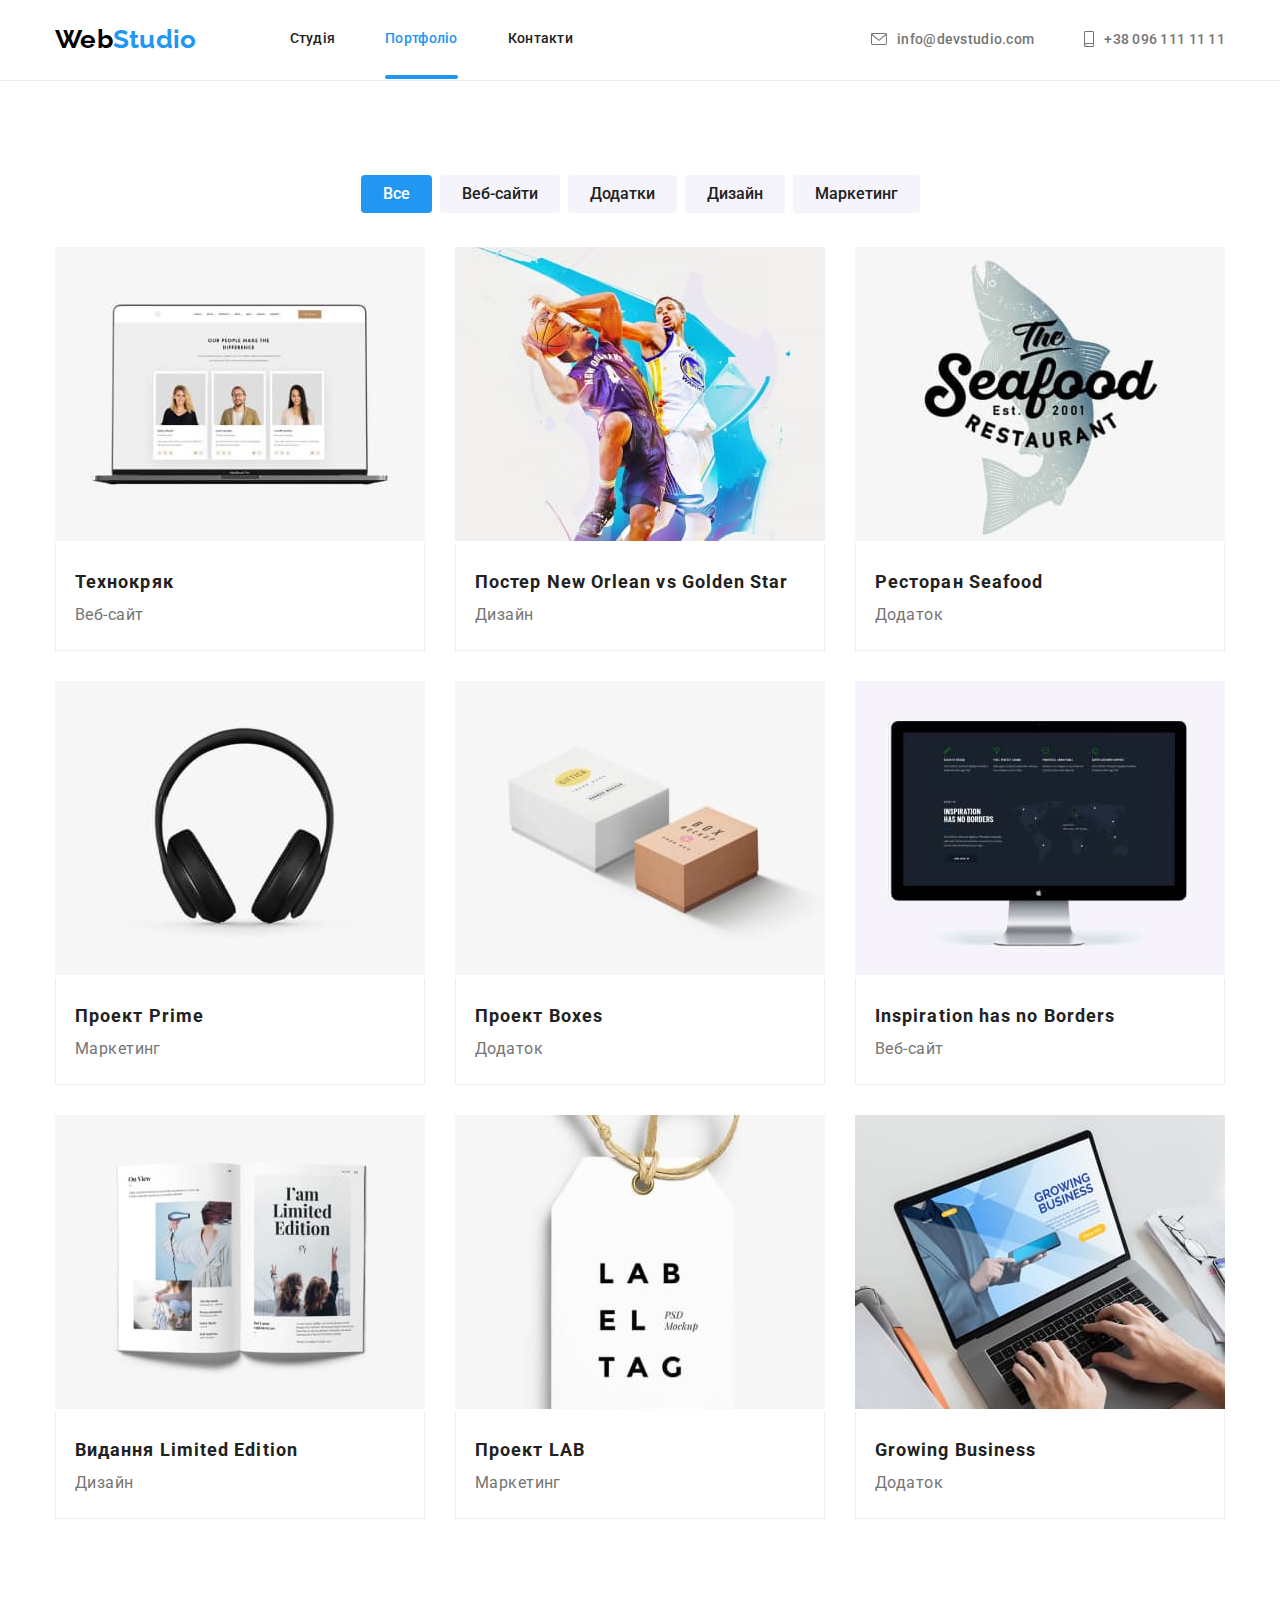
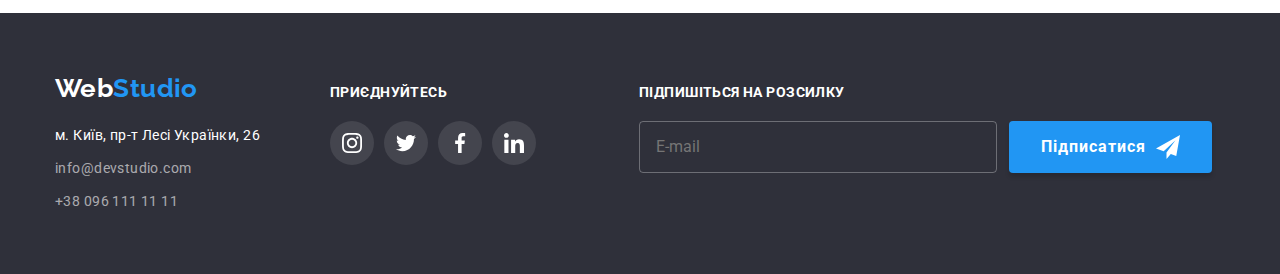
==== commit 10f5bbcb: "systematization_SCSS" ====
--- a/portfolio.html
+++ b/portfolio.html
@@ -13,13 +13,10 @@
     />
     <link
       rel="stylesheet"
-      href="https://cdnjs.cloudflare.com/ajax/libs/modern-normalize/1.0.0/modern-normalize.min.css"
-    />
-    <link rel="stylesheet" href="./css/styles.css" />
-    <link
-      rel="stylesheet"
       href="https://cdnjs.cloudflare.com/ajax/libs/modern-normalize/1.1.0/modern-normalize.min.css"
     />
+    <link rel="stylesheet" href="./css/main.min.css" />
+    <link rel="stylesheet" href="./css/styles.css" />
   </head>
 
   <body>
--- a/css/main.min.css
+++ b/css/main.min.css
@@ -0,0 +1 @@
+:root{--primary-text-color: #757575;--title-text-color: #212121;--accent-color: #2196f3;--primary-white-color: #ffffff;--primary-grey-color: #f5f4fa;--primary-background-color: #f5f5f5;--primary-black-color: #2f303a;--secondary-black-color: #000000;--adress-color: rgba(255, 255, 255, 0.6);--border-content-color: #eeeeee;--transition-func: 250ms cubic-bezier(0.4, 0, 0.2, 1)}body{color:var(--primary-text-color);background-color:var(--primary-white-color);font-family:Roboto,sans-serif;font-size:14px;letter-spacing:.03em}.container{width:1200px;margin-left:auto;margin-right:auto;padding-left:15px;padding-right:15px}.visually-hidden{position:absolute;width:1px;height:1px;margin:-1px;border:0;padding:0;white-space:nowrap;clip-path:inset(100%);clip:rect(0 0 0 0);overflow:hidden}.list{padding:0;margin:0;list-style:none}.link{text-decoration:none}.section-title{color:var(--title-text-color);margin-bottom:50px;font-size:36px;line-height:1.16;text-align:center}h1,h2,h3,p{margin-top:0;margin-bottom:0}ul,ol{margin-top:0;margin-bottom:0;padding-left:0}.header{border-bottom:1px solid #ececec}.header__container{padding-top:24px;padding-bottom:25px;display:flex;align-items:center;justify-content:space-between}.logo{font-family:Raleway,sans-serif;font-weight:700;font-size:26px;line-height:1.19;color:var(--accent-color)}.logo--dark{color:var(--secondary-black-color)}.logo--light{color:var(--primary-white-color)}.main-nav{display:flex;align-items:center;font-weight:500;line-height:1.14;letter-spacing:.02em;transition:color var(--transition-func)}.main-nav__list{display:flex;margin-left:93px}.main-nav__link{color:var(--title-text-color)}.main-nav__item:not(:last-child){margin-right:50px}.main-nav__link:hover,.main-nav__link:focus,.main-nav__link--active{color:var(--accent-color)}.main-nav__link--active{position:relative}.main-nav__link--active::after{width:100%;height:4px;content:"";position:absolute;left:0;bottom:-32.5px;border-radius:2px;background-color:#2196f3}.contacts{display:flex;column-gap:50px}.contacts__link{display:flex;justify-content:center;align-items:center;color:var(--primary-text-color);transition:color var(--transition-func);font-weight:500;font-size:14px;line-height:1.1428571429;letter-spacing:.02em}.contacts__link:hover,.contacts__link:focus{color:var(--accent-color)}.contacts__icon{margin-right:10px;fill:var(--primary-text-color);transition:fill var(--transition-func)}.contacts__link:hover .contacts__icon,.contacts__link:focus .contacts__icon{fill:#2196f3}.hero{max-width:1600px;padding:200px 0;margin:0 auto;text-align:center;background-color:#c4c4c4;background-image:linear-gradient(rgba(47, 48, 58, 0.4), rgba(47, 48, 58, 0.4)),url(../images/banner.jpg)}.hero__title{width:700px;margin:0 auto;margin-bottom:30px;text-align:center;color:var(--primary-white-color);font-weight:900;font-size:44px;line-height:1.3636363636;letter-spacing:.06em;text-transform:uppercase}.backdrop{position:fixed;top:0;bottom:0;z-index:100;width:100%;height:100%;background-color:rgba(0,0,0,.2);transition:opacity 500ms linear,visibility 500ms linear}.backdrop--is-hidden{opacity:0;visibility:hidden;pointer-events:none}.modal{position:absolute;top:50%;left:50%;width:528px;height:581px;padding:40px;transform:translate(-50%, -50%);background-color:var(--primary-white-color);box-shadow:0px 1px 3px rgba(0,0,0,.12),0px 1px 1px rgba(0,0,0,.14),0px 2px 1px rgba(0,0,0,.2);border-radius:4px;border:1px solid rgba(0,0,0,.1)}.modal-close-btn{position:absolute;top:8px;right:8px;display:flex;justify-content:center;align-items:center;background-color:#fff;width:30px;height:30px;border-radius:50%;border:1px solid rgba(0,0,0,.1);padding:0}.modal-close-btn-icon{vertical-align:middle}.modal-close-btn:hover,.modal-close-btn:focus{fill:var(--accent-color)}.modal-title{text-align:center;color:var(--title-text-color);font-weight:700;font-size:20px;line-height:1.15;letter-spacing:.03em}.modal-form{margin:12px 0 0}.modal-form-item{margin:10px 0 0}.modal-form-item:first-child{margin-top:0}.modal-form-label{position:relative;display:block;font-size:12px;line-height:1.1666666667;letter-spacing:.01em;color:var(--primary-text-color)}.modal-form-field-icon{position:absolute;top:50%;left:12px;transition:fill 250ms cubic-bezier(0.4, 0, 0.2, 1)}.modal-form-field{display:block;margin:4px 0 0;width:100%;padding:11px 12px 11px 35px;border:1px solid rgba(33,33,33,.2);border-radius:4px;outline:none;transition:border-color 250ms cubic-bezier(0.4, 0, 0.2, 1);font-size:12px;line-height:1.16;letter-spacing:.01em;color:var(--primary-text-color)}.modal-form-field:focus{border-color:var(--accent-color)}.modal-form-field:focus+.modal-form-field-icon{fill:var(--accent-color)}.comment-field{padding:12px 16px;height:120px;resize:none}.agreement-label{display:flex;align-items:center;justify-content:center;margin:20px 0 0;line-height:1.7142857143;color:var(--primary-text-color)}.agreement-checkbox{opacity:0}.agreement-label-link{display:inline-block;margin:0 0 0 5px;text-decoration-line:underline;color:var(--accent-color)}.checkbox-icon{position:relative;margin:0 8px 0 0;width:16px;height:15px;background-color:rgba(0,0,0,0);border:2px solid var(--title-text-color);border-radius:2px;transition:background-color 250ms cubic-bezier(0.4, 0, 0.2, 1)}.checkbox-icon::before{content:" ";position:absolute;width:11px;height:6px;border-left:2px solid var(--primary-white-color);border-bottom:2px solid var(--primary-white-color);top:0%;left:50%;transform:translate(-50%, 0%) rotate(-45deg);opacity:0}.agreement-checkbox:checked+.checkbox-icon{background-color:var(--accent-color);background-origin:border-box;border-color:var(--accent-color)}.agreement-checkbox:checked+.checkbox-icon::before{opacity:1}.modal-form-btn{display:block;margin:30px auto 0;padding-left:55px;padding-right:55px;transition:box-shadow 250ms cubic-bezier(0.4, 0, 0.2, 1)}.submit-btn{padding:10px 0;background-color:var(--accent-color);color:var(--primary-white-color);font-weight:700;font-size:16px;line-height:1.875;letter-spacing:.06em;box-shadow:0px 4px 4px rgba(0,0,0,.15);border-radius:4px;width:200px;border-color:rgba(0,0,0,0)}.modal-form-btn:hover,.modal-form-btn:focus{box-shadow:0px 1px 3px rgba(0,0,0,.12),0px 1px 1px rgba(0,0,0,.14),0px 2px 1px rgba(0,0,0,.2)}.features{padding-top:94px;padding-bottom:94px}.features__list{display:flex;justify-content:space-between;column-gap:30px}.features__wrapper{width:270px;height:120px;margin-bottom:30px;background-color:#f5f4fa;border-radius:4px;display:flex;justify-content:center;align-items:center}.features__title{margin-bottom:10px;color:var(--title-text-color);font-size:14px;line-height:1.1428571429;text-transform:uppercase}.features__text{line-height:1.7142857143}.activity{padding-bottom:94px}.activity__list{width:calc((100% - 60px)/3);display:flex;column-gap:30px}.activity__item{position:relative}.activity__subtitle{position:absolute;bottom:0;font-size:14px;line-height:1.14;text-align:center;text-transform:uppercase;color:#fff;background-color:rgba(47,48,58,.8);text-shadow:0px 4px 4px rgba(0,0,0,.25);box-shadow:0px 4px 4px rgba(0,0,0,.25);padding:27px 0;width:100%}.team{padding-bottom:94px;padding-top:94px;background-color:var(--primary-grey-color)}.team__list{display:flex;gap:30px}.team__item{border-radius:0px 0px 4px 4px;box-shadow:0px 1px 3px rgba(0,0,0,.12),0px 1px 1px rgba(0,0,0,.14),0px 2px 1px rgba(0,0,0,.2)}.team__text-wrapper{padding:30px 10px;background-color:var(--primary-white-color)}.team__subtitle{margin-bottom:10px;color:var(--title-text-color);font-weight:500;font-size:16px;line-height:1.18;text-align:center}.team__text{font-size:16px;line-height:1.18;text-align:center}.social-list{margin-top:16px;display:flex;justify-content:center;column-gap:10px}.social-list__link{display:flex;justify-content:center;align-items:center;width:44px;height:44px;border-radius:50%;background-color:var(--primary-white-color);transition:background-color var(--transition-func)}.social-list__link:hover,.social-list__link:focus{background-color:var(--accent-color)}.social-list__icon{width:20px;height:20px;fill:#afb1b8;transition:fill var(--transition-func)}.social-list__link:hover .social-list__icon,.social-list__link:focus .social-list__icon{fill:var(--primary-white-color)}.clients{padding-bottom:94px;padding-top:94px}.clients__list{display:flex;justify-content:space-between;align-items:center}.clients__item{width:170px;height:92px}.clients__link{display:flex;justify-content:center;align-items:center;border:1px solid #afb1b8;border-radius:4px;width:100%;height:100%;color:#afb1b8;transition:border-color var(--transition-func)}.clients__icon{display:block;fill:currentColor;transition:fill var(--transition-func)}.clients__link:focus,.clients__link:hover{border-color:var(--accent-color);border-radius:4px;outline:rgba(0,0,0,0)}.clients__link:focus .clients__icon,.clients__link:hover .clients__icon{fill:var(--accent-color)}.footer{padding:60px 0;background-color:var(--primary-black-color)}.footer__container{display:flex;align-items:baseline}.join-us{margin-left:70px}.footer__title{line-height:1.14;color:var(--primary-white-color);text-transform:uppercase;font-size:14px}.footer-social-icons-list{list-style-type:none;margin:20px 0 0;display:flex}.footer-social-icons-link{display:flex;justify-content:center;align-items:center;border-radius:50%;width:44px;height:44px;background-color:rgba(255,255,255,.1);margin:0 10px 0 0;transition:background-color var(--transition-func)}.footer-social-icon{width:20px;height:20px;fill:var(--primary-white-color);transition:fill var(--transition-func)}.footer-social-icons-link:hover,.footer-social-icons-link:focus{background-color:var(--accent-color)}.adress{margin-top:20px;font-style:normal}.adress__item{margin-bottom:9px}.adress__item:last-child{margin-bottom:0}.adress__link--map{color:var(--primary-white-color);line-height:1.71}.adress__link{color:var(--adress-color);transition:color var(--transition-func);font-style:normal;line-height:1.71}.adress__link:hover,.adress__link:focus{color:var(--accent-color)}.subscribe{margin-left:93px;padding:12px 0 0}.subscribe__form{margin:20px 0 0;display:flex}.subscribe__input{padding:15px 16px;width:358px;background-color:rgba(0,0,0,0);border:1px solid rgba(255,255,255,.3);border-radius:4px;font-size:16px;line-height:1.25;color:rgba(255,255,255,.6);transition:border-color 250ms cubic-bezier(0.4, 0, 0.2, 1)}.subscribe__input:focus{border-color:var(--accent)}.subscribe__btn{display:inline-flex;align-items:center;margin:0 0 0 12px;padding:10px 28px;background-color:var(--accent);color:var(--white);font-weight:700;font-size:16px;line-height:1.875;letter-spacing:.06em;box-shadow:0px 4px 4px rgba(0,0,0,.15);border-radius:4px}.subscribe__icon{margin:0 0 0 10px}.button{padding:6px 22px;min-width:81px;min-height:26px;border-radius:4px;border:none;color:var(--title-text-color);background-color:var(--primary-grey-color);font-family:inherit;font-weight:500;font-size:16px;line-height:1.62;text-align:center;transition:background-color 250ms cubic-bezier(0.4, 0, 0.2, 1),box-shadow 250ms cubic-bezier(0.4, 0, 0.2, 1),color 250ms cubic-bezier(0.4, 0, 0.2, 1)}.button:hover,.button:focus{background-color:var(--accent-color);color:var(--primary-white-color);box-shadow:0px 4px 4px 0px rgba(0,0,0,.2509803922)}.button--primary{padding:10px 32px;min-width:152px;min-height:30px;color:var(--primary-white-color);background-color:var(--accent-color);font-weight:700;font-size:16px;line-height:1.88;align-items:center;text-align:center;letter-spacing:.06em}.button--primary:hover{box-shadow:none}.button--active{min-width:29px;min-height:26px;color:var(--primary-white-color);background-color:var(--accent-color);transition:background-color 5000ms cubic-bezier(0.4, 0, 0.2, 1)}.projects{padding-bottom:94px;padding-top:94px}.projects__button-list{display:flex;justify-content:center;column-gap:8px;padding-bottom:34px}.projects__cards-list{display:flex;flex-wrap:wrap;gap:30px}.projects__card{width:370px}.projects__link{display:block;transition:box-shadow var(--transition-func)}.projects__link:hover,.projects__link:focus{box-shadow:0px 4px 4px rgba(0,0,0,.25)}.projects__thumb{position:relative;overflow:hidden}.projects__overlay{position:absolute;bottom:0;background-color:rgba(33,150,243,.9);padding:63px 24px;transform:translateY(100%);transition:transform 250ms cubic-bezier(0.4, 0, 0.2, 1)}.projects__card:hover .projects__overlay{transform:translateY(0%)}.projects__text{font-size:18px;line-height:1.5;color:var(--primary-white-color)}.projects__title{color:var(--title-text-color);font-size:18px;line-height:2;letter-spacing:.06em}.projects__subtitle{font-size:16px;line-height:1.88;color:var(--primary-text-color)}.projects-text__wrapper{border-left:1px solid var(--border-content-color);border-right:1px solid var(--border-content-color);border-bottom:1px solid var(--border-content-color);padding:20px 19px}/*# sourceMappingURL=main.min.css.map */